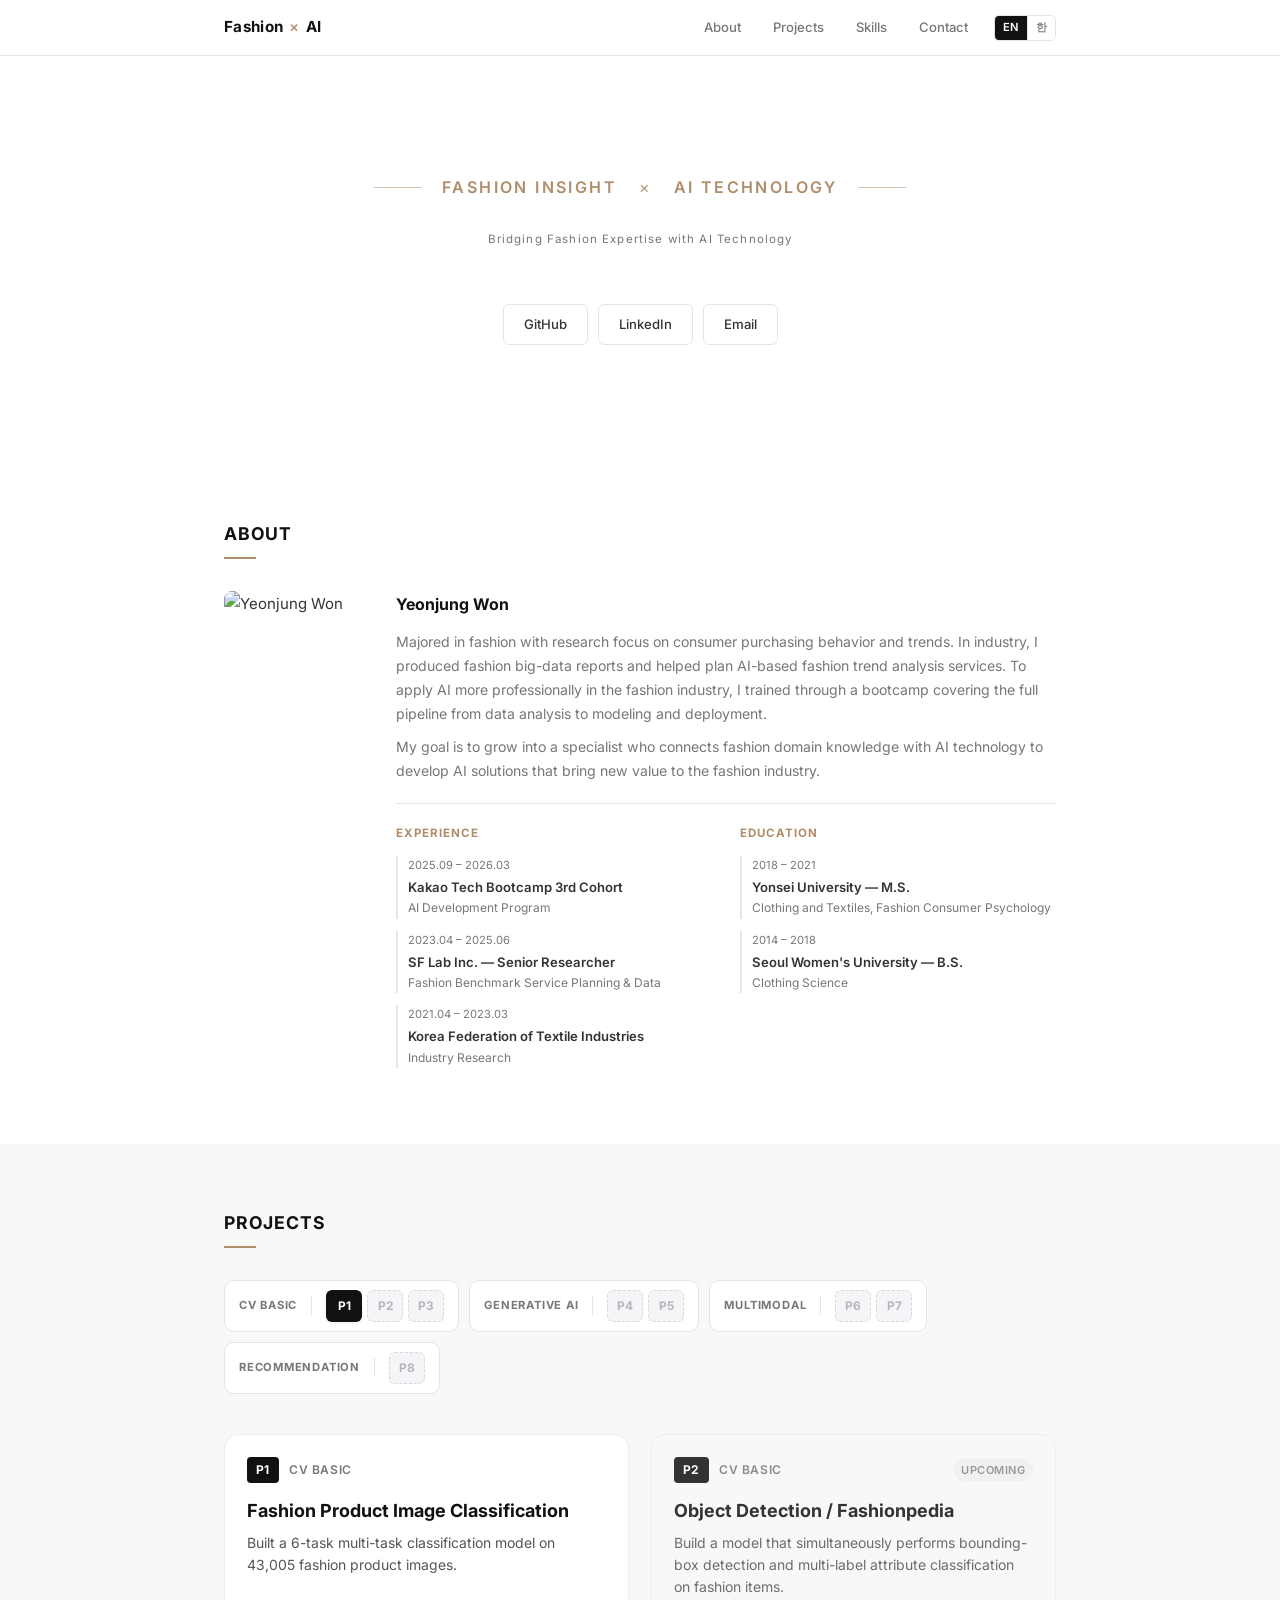
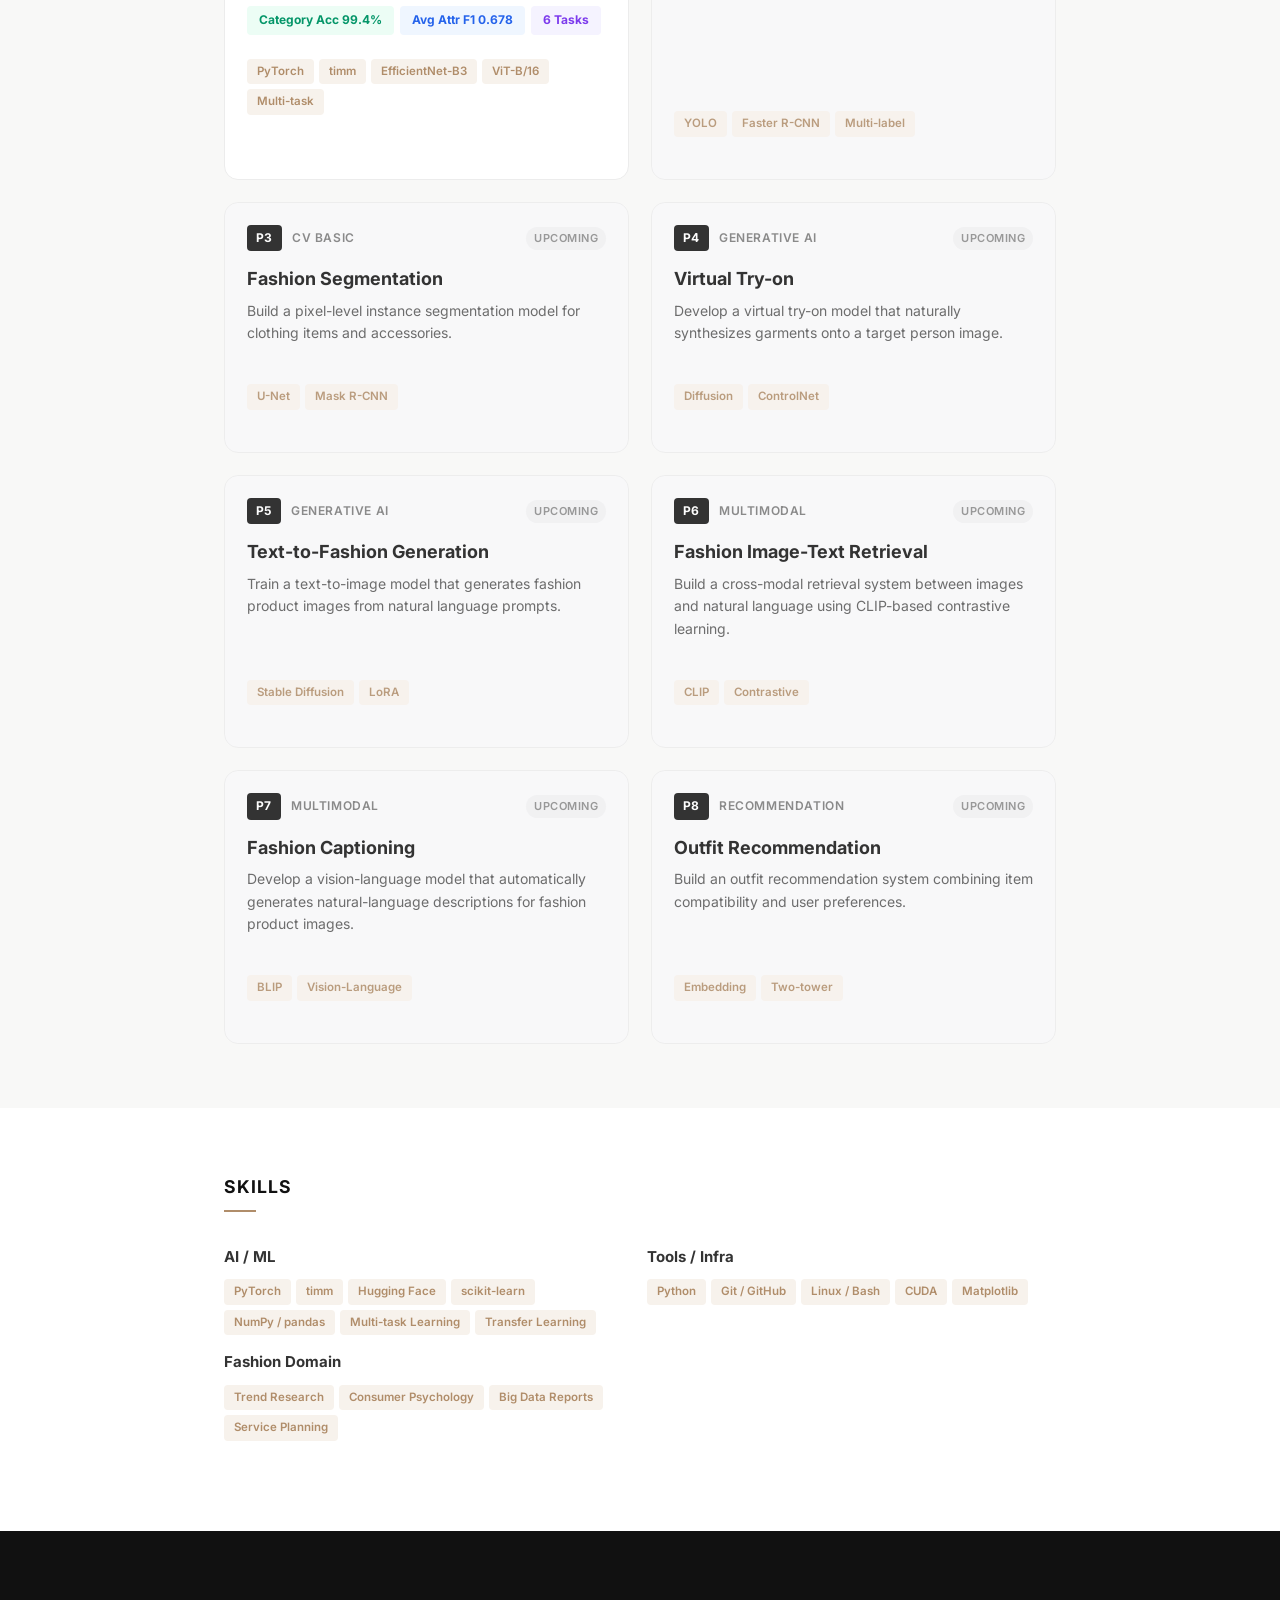
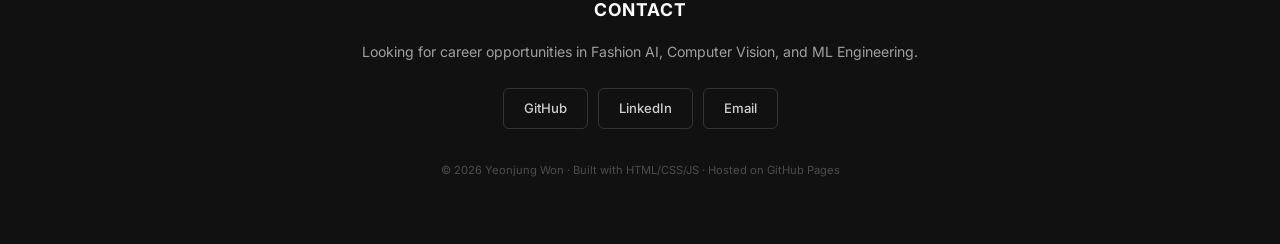
==== en/index.html @ edd6bc70 "P1" ====
<!DOCTYPE html>
<html lang="en">
<head>
    <meta charset="UTF-8">
    <meta name="viewport" content="width=device-width, initial-scale=1.0">
    <meta name="description" content="Fashion + AI Portfolio. Bridging fashion expertise with AI technology to create practical solutions for the fashion industry.">
    <title>Portfolio - Yeonjung Won</title>

    <!-- Open Graph -->
    <meta property="og:type" content="website">
    <meta property="og:title" content="Portfolio - Yeonjung Won">
    <meta property="og:description" content="Fashion + AI. Bridging fashion expertise with AI technology to create practical solutions for the fashion industry.">
    <meta property="og:image" content="https://yeonjung77.github.io/portfolio/assets/img/og_thumbnail.png">
    <meta property="og:image:width" content="1200">
    <meta property="og:image:height" content="630">
    <meta property="og:url" content="https://yeonjung77.github.io/portfolio/en/">
    <meta property="og:site_name" content="Portfolio - Yeonjung Won">

    <!-- Twitter Card -->
    <meta name="twitter:card" content="summary_large_image">
    <meta name="twitter:title" content="Portfolio - Yeonjung Won">
    <meta name="twitter:description" content="Fashion + AI. Bridging fashion expertise with AI technology to create practical solutions for the fashion industry.">
    <meta name="twitter:image" content="https://yeonjung77.github.io/portfolio/assets/img/og_thumbnail.png">

    <link rel="stylesheet" href="../css/style.css">
    <link href="https://fonts.googleapis.com/css2?family=Inter:wght@400;500;600;700;800&display=swap" rel="stylesheet">
</head>
<body>

<!-- Navigation -->
<nav class="nav">
    <div class="nav-inner">
        <a href="#hero" class="nav-logo">Fashion <span class="nav-logo-x">&times;</span> AI</a>
        <div class="nav-links">
            <a href="#about">About</a>
            <a href="#projects">Projects</a>
            <a href="#skills">Skills</a>
            <a href="#contact">Contact</a>
            <span class="lang-toggle">
                <a href="index.html" class="active">EN</a>
                <a href="../index.html">한</a>
            </span>
        </div>
    </div>
</nav>

<!-- Hero -->
<header id="hero" class="hero">
    <div class="hero-content">
        <h1 class="hero-label">Fashion Insight <span class="hero-label-x">&times;</span> AI Technology</h1>
        <p class="hero-tagline">Bridging Fashion Expertise with AI Technology</p>
        <div class="hero-links">
            <a href="https://github.com/yeonjung77" target="_blank">GitHub</a>
            <a href="https://linkedin.com/yeonjung77" target="_blank">LinkedIn</a>
            <a href="mailto:yeonjung.ai@gmail.com">Email</a>
        </div>
    </div>
</header>

<!-- About -->
<section id="about" class="section">
    <h2 class="section-title">About</h2>
    <div class="about-grid">
        <div class="about-photo">
            <img src="../assets/img/profile.jpg" alt="Yeonjung Won">
        </div>
        <div class="about-text">
            <h3 class="about-headline">Yeonjung Won</h3>
            <p>
                Majored in fashion with research focus on consumer purchasing behavior and trends. In industry, I produced fashion big-data reports and helped plan AI-based fashion trend analysis services. To apply AI more professionally in the fashion industry, I trained through a bootcamp covering the full pipeline from data analysis to modeling and deployment.
            </p>
            <p>
                My goal is to grow into a specialist who connects fashion domain knowledge with AI technology to develop AI solutions that bring new value to the fashion industry.
            </p>

            <div class="about-details">
                <div class="about-column">
                    <h4>Experience</h4>
                    <ul class="timeline">
                        <li>
                            <span class="timeline-period">2025.09 &ndash; 2026.03</span>
                            <span class="timeline-title">Kakao Tech Bootcamp 3rd Cohort</span>
                            <span class="timeline-desc">AI Development Program</span>
                        </li>
                        <li>
                            <span class="timeline-period">2023.04 &ndash; 2025.06</span>
                            <span class="timeline-title">SF Lab Inc. &mdash; Senior Researcher</span>
                            <span class="timeline-desc">Fashion Benchmark Service Planning &amp; Data</span>
                        </li>
                        <li>
                            <span class="timeline-period">2021.04 &ndash; 2023.03</span>
                            <span class="timeline-title">Korea Federation of Textile Industries</span>
                            <span class="timeline-desc">Industry Research</span>
                        </li>
                    </ul>
                </div>
                <div class="about-column">
                    <h4>Education</h4>
                    <ul class="timeline">
                        <li>
                            <span class="timeline-period">2018 &ndash; 2021</span>
                            <span class="timeline-title">Yonsei University &mdash; M.S.</span>
                            <span class="timeline-desc">Clothing and Textiles, Fashion Consumer Psychology</span>
                        </li>
                        <li>
                            <span class="timeline-period">2014 &ndash; 2018</span>
                            <span class="timeline-title">Seoul Women's University &mdash; B.S.</span>
                            <span class="timeline-desc">Clothing Science</span>
                        </li>
                    </ul>
                </div>
            </div>
        </div>
    </div>
</section>

<!-- Projects -->
<section id="projects" class="section-gray">
    <div class="section-gray-inner">
        <h2 class="section-title">Projects</h2>

        <!-- Roadmap -->
        <div class="roadmap-grid">
            <div class="roadmap-card">
                <span class="roadmap-card-title">CV Basic</span>
                <div class="roadmap-items">
                    <a class="roadmap-item completed" href="#p1" title="Fashion Classification">P1</a>
                    <div class="roadmap-item upcoming">P2</div>
                    <div class="roadmap-item upcoming">P3</div>
                </div>
            </div>
            <div class="roadmap-card">
                <span class="roadmap-card-title">Generative AI</span>
                <div class="roadmap-items">
                    <div class="roadmap-item upcoming">P4</div>
                    <div class="roadmap-item upcoming">P5</div>
                </div>
            </div>
            <div class="roadmap-card">
                <span class="roadmap-card-title">Multimodal</span>
                <div class="roadmap-items">
                    <div class="roadmap-item upcoming">P6</div>
                    <div class="roadmap-item upcoming">P7</div>
                </div>
            </div>
            <div class="roadmap-card">
                <span class="roadmap-card-title">Recommendation</span>
                <div class="roadmap-items">
                    <div class="roadmap-item upcoming">P8</div>
                </div>
            </div>
        </div>

        <!-- Project cards grid -->
        <div class="project-grid">

            <!-- P1 (Completed) -->
            <a class="project-card-link" id="p1" href="projects/p1_classification.html">
                <article class="project-card">
                    <div class="project-header">
                        <span class="project-number">P1</span>
                        <span class="project-category">CV Basic</span>
                    </div>
                    <h3>Fashion Product Image Classification</h3>
                    <p class="project-tagline">Built a 6-task multi-task classification model on 43,005 fashion product images.</p>
                    <div class="project-metrics">
                        <span class="metric metric-green">Category Acc 99.4%</span>
                        <span class="metric metric-blue">Avg Attr F1 0.678</span>
                        <span class="metric metric-purple">6 Tasks</span>
                    </div>
                    <div class="tag-group">
                        <span class="tag">PyTorch</span>
                        <span class="tag">timm</span>
                        <span class="tag">EfficientNet-B3</span>
                        <span class="tag">ViT-B/16</span>
                        <span class="tag">Multi-task</span>
                    </div>
                    <span class="project-link-cta">View Project &rarr;</span>
                </article>
            </a>

            <!-- P2 ~ P8 placeholders -->
            <article class="project-card project-card-upcoming">
                <div class="project-header">
                    <span class="project-number">P2</span>
                    <span class="project-category">CV Basic</span>
                    <span class="project-status status-upcoming">Upcoming</span>
                </div>
                <h3>Object Detection / Fashionpedia</h3>
                <p class="project-tagline">Build a model that simultaneously performs bounding-box detection and multi-label attribute classification on fashion items.</p>
                <div class="tag-group">
                    <span class="tag">YOLO</span>
                    <span class="tag">Faster R-CNN</span>
                    <span class="tag">Multi-label</span>
                </div>
            </article>

            <article class="project-card project-card-upcoming">
                <div class="project-header">
                    <span class="project-number">P3</span>
                    <span class="project-category">CV Basic</span>
                    <span class="project-status status-upcoming">Upcoming</span>
                </div>
                <h3>Fashion Segmentation</h3>
                <p class="project-tagline">Build a pixel-level instance segmentation model for clothing items and accessories.</p>
                <div class="tag-group">
                    <span class="tag">U-Net</span>
                    <span class="tag">Mask R-CNN</span>
                </div>
            </article>

            <article class="project-card project-card-upcoming">
                <div class="project-header">
                    <span class="project-number">P4</span>
                    <span class="project-category">Generative AI</span>
                    <span class="project-status status-upcoming">Upcoming</span>
                </div>
                <h3>Virtual Try-on</h3>
                <p class="project-tagline">Develop a virtual try-on model that naturally synthesizes garments onto a target person image.</p>
                <div class="tag-group">
                    <span class="tag">Diffusion</span>
                    <span class="tag">ControlNet</span>
                </div>
            </article>

            <article class="project-card project-card-upcoming">
                <div class="project-header">
                    <span class="project-number">P5</span>
                    <span class="project-category">Generative AI</span>
                    <span class="project-status status-upcoming">Upcoming</span>
                </div>
                <h3>Text-to-Fashion Generation</h3>
                <p class="project-tagline">Train a text-to-image model that generates fashion product images from natural language prompts.</p>
                <div class="tag-group">
                    <span class="tag">Stable Diffusion</span>
                    <span class="tag">LoRA</span>
                </div>
            </article>

            <article class="project-card project-card-upcoming">
                <div class="project-header">
                    <span class="project-number">P6</span>
                    <span class="project-category">Multimodal</span>
                    <span class="project-status status-upcoming">Upcoming</span>
                </div>
                <h3>Fashion Image-Text Retrieval</h3>
                <p class="project-tagline">Build a cross-modal retrieval system between images and natural language using CLIP-based contrastive learning.</p>
                <div class="tag-group">
                    <span class="tag">CLIP</span>
                    <span class="tag">Contrastive</span>
                </div>
            </article>

            <article class="project-card project-card-upcoming">
                <div class="project-header">
                    <span class="project-number">P7</span>
                    <span class="project-category">Multimodal</span>
                    <span class="project-status status-upcoming">Upcoming</span>
                </div>
                <h3>Fashion Captioning</h3>
                <p class="project-tagline">Develop a vision-language model that automatically generates natural-language descriptions for fashion product images.</p>
                <div class="tag-group">
                    <span class="tag">BLIP</span>
                    <span class="tag">Vision-Language</span>
                </div>
            </article>

            <article class="project-card project-card-upcoming">
                <div class="project-header">
                    <span class="project-number">P8</span>
                    <span class="project-category">Recommendation</span>
                    <span class="project-status status-upcoming">Upcoming</span>
                </div>
                <h3>Outfit Recommendation</h3>
                <p class="project-tagline">Build an outfit recommendation system combining item compatibility and user preferences.</p>
                <div class="tag-group">
                    <span class="tag">Embedding</span>
                    <span class="tag">Two-tower</span>
                </div>
            </article>
        </div>
    </div>
</section>

<!-- Skills -->
<section id="skills" class="section">
    <h2 class="section-title">Skills</h2>
    <div class="skills-grid">
        <div class="skill-group">
            <h4>AI / ML</h4>
            <div class="tag-group">
                <span class="tag">PyTorch</span>
                <span class="tag">timm</span>
                <span class="tag">Hugging Face</span>
                <span class="tag">scikit-learn</span>
                <span class="tag">NumPy / pandas</span>
                <span class="tag">Multi-task Learning</span>
                <span class="tag">Transfer Learning</span>
            </div>
        </div>
        <div class="skill-group">
            <h4>Tools / Infra</h4>
            <div class="tag-group">
                <span class="tag">Python</span>
                <span class="tag">Git / GitHub</span>
                <span class="tag">Linux / Bash</span>
                <span class="tag">CUDA</span>
                <span class="tag">Matplotlib</span>
            </div>
        </div>
        <div class="skill-group">
            <h4>Fashion Domain</h4>
            <div class="tag-group">
                <span class="tag">Trend Research</span>
                <span class="tag">Consumer Psychology</span>
                <span class="tag">Big Data Reports</span>
                <span class="tag">Service Planning</span>
            </div>
        </div>
    </div>
</section>

<br>

<!-- Contact -->
<footer id="contact" class="footer">
    <div class="section-gray-inner">
        <h2 class="footer-title">Contact</h2>
        <p class="footer-message">Looking for career opportunities in Fashion AI, Computer Vision, and ML Engineering.</p>
        <div class="hero-links">
            <a href="https://github.com/yeonjung77" target="_blank">GitHub</a>
            <a href="https://linkedin.com/yeonjung77" target="_blank">LinkedIn</a>
            <a href="mailto:yeonjung.ai@gmail.com">Email</a>
        </div>
        <p class="footer-note">&copy; 2026 Yeonjung Won &middot; Built with HTML/CSS/JS &middot; Hosted on GitHub Pages</p>
    </div>
</footer>

<script src="../js/main.js"></script>
</body>
</html>
---- css/style.css ----
/* ============================================
   Portfolio — Fashion x AI
   Clean, minimal, single-font design
   ============================================ */

* {
    margin: 0;
    padding: 0;
    box-sizing: border-box;
}

:root {
    --primary: #111;
    --accent: #b08d6a;
    --accent-light: #f7f2ec;
    --text: #333;
    --text-light: #777;
    --bg: #fff;
    --bg-gray: #f8f8f7;
    --border: #e5e5e5;
    --white: #fff;
}

body {
    font-family: 'Inter', -apple-system, BlinkMacSystemFont, sans-serif;
    color: var(--text);
    background: var(--bg);
    line-height: 1.7;
    font-size: 15px;
    -webkit-font-smoothing: antialiased;
}

/* --- Navigation --- */
.nav {
    position: fixed;
    top: 0;
    width: 100%;
    background: rgba(255, 255, 255, 0.95);
    backdrop-filter: blur(10px);
    border-bottom: 1px solid var(--border);
    z-index: 100;
}

.nav-inner {
    max-width: 880px;
    margin: 0 auto;
    padding: 14px 24px;
    display: flex;
    justify-content: space-between;
    align-items: center;
}

.nav-logo {
    font-weight: 700;
    font-size: 0.95rem;
    color: var(--primary);
    text-decoration: none;
    letter-spacing: 0.02em;
    font-family: 'Inter', -apple-system, BlinkMacSystemFont, sans-serif;
}
.nav-logo-x {
    color: var(--accent);
    font-weight: 500;
    margin: 0 2px;
}

.nav-links a {
    margin-left: 28px;
    text-decoration: none;
    color: var(--text-light);
    font-size: 0.82rem;
    font-weight: 500;
    transition: color 0.2s;
}

.nav-links a:hover {
    color: var(--primary);
}

/* --- Hero --- */
.hero {
    text-align: center;
    padding: 170px 24px 110px;
}

.hero-label {
    display: inline-flex;
    align-items: center;
    justify-content: center;
    gap: 20px;
    font-family: 'Inter', -apple-system, BlinkMacSystemFont, sans-serif;
    font-size: 1rem;
    font-weight: 600;
    line-height: 1.3;
    letter-spacing: 2.4px;
    text-transform: uppercase;
    color: var(--accent);
    margin: 0 0 32px;
}
.hero-label::before,
.hero-label::after {
    content: "";
    width: 48px;
    height: 1px;
    background: var(--accent);
    opacity: 0.5;
}
.hero-label-x {
    margin: 0 0.1em;
    font-weight: 400;
    opacity: 0.9;
}

.hero-tagline {
    font-size: 0.72rem;
    color: var(--text-light);
    font-weight: 400;
    line-height: 1.6;
    letter-spacing: 0.1em;
    margin: 0 auto 56px;
}

.hero-links {
    display: flex;
    justify-content: center;
    gap: 10px;
    flex-wrap: wrap;
}

.hero-links a {
    padding: 8px 20px;
    border: 1px solid var(--border);
    border-radius: 6px;
    text-decoration: none;
    color: var(--text);
    font-size: 0.82rem;
    font-weight: 500;
    transition: all 0.2s;
}

.hero-links a:hover {
    border-color: var(--accent);
    color: var(--accent);
}

/* --- Sections --- */
.section {
    max-width: 880px;
    margin: 0 auto;
    padding: 64px 24px;
}

.section-gray {
    background: var(--bg-gray);
    padding: 64px 0;
}

.section-gray-inner {
    max-width: 880px;
    margin: 0 auto;
    padding: 0 24px;
}

.section-title {
    font-size: 1.1rem;
    font-weight: 700;
    margin-bottom: 32px;
    color: var(--primary);
    text-transform: uppercase;
    letter-spacing: 1px;
}

.section-title::after {
    content: '';
    display: block;
    width: 32px;
    height: 2px;
    background: var(--accent);
    margin-top: 8px;
}

.section-title-light {
    color: var(--white);
}

/* --- About --- */
.about-grid {
    display: grid;
    grid-template-columns: 140px 1fr;
    gap: 32px;
    align-items: start;
}

.about-photo img {
    width: 140px;
    height: auto;
    border-radius: 8px;
}

.about-headline {
    font-size: 1rem;
    font-weight: 700;
    margin-bottom: 12px;
    color: var(--primary);
}

.about-text p {
    font-size: 0.88rem;
    color: var(--text-light);
    margin-bottom: 10px;
    line-height: 1.7;
}

.about-details {
    display: grid;
    grid-template-columns: 1fr 1fr;
    gap: 28px;
    margin-top: 20px;
    padding-top: 20px;
    border-top: 1px solid var(--border);
}

.about-details h4 {
    font-size: 0.72rem;
    font-weight: 700;
    text-transform: uppercase;
    letter-spacing: 1px;
    color: var(--accent);
    margin-bottom: 12px;
}

.timeline {
    list-style: none;
}

.timeline li {
    margin-bottom: 12px;
    padding-left: 10px;
    border-left: 2px solid var(--border);
}

.timeline-period {
    display: block;
    font-size: 0.7rem;
    color: var(--text-light);
}

.timeline-title {
    display: block;
    font-size: 0.82rem;
    font-weight: 600;
    color: var(--text);
    margin-top: 1px;
}

.timeline-desc {
    display: block;
    font-size: 0.75rem;
    color: var(--text-light);
}

/* --- Tags --- */
.tag-group {
    display: flex;
    flex-wrap: wrap;
    gap: 5px;
    margin-top: 10px;
}

.tag {
    padding: 3px 10px;
    background: var(--accent-light);
    color: var(--accent);
    border-radius: 4px;
    font-size: 0.72rem;
    font-weight: 600;
}

/* --- Roadmap (캡슐형 가로 배치) --- */
.roadmap-grid {
    display: flex;
    flex-wrap: wrap;
    gap: 10px;
    margin-bottom: 40px;
    align-items: stretch;
}

.roadmap-card {
    display: inline-flex;
    align-items: center;
    gap: 14px;
    background: var(--white);
    border: 1px solid var(--border);
    border-radius: 10px;
    padding: 9px 14px;
    transition: border-color 0.2s ease, box-shadow 0.2s ease;
}

.roadmap-card:hover {
    border-color: #d0d0d4;
    box-shadow: 0 4px 14px rgba(0, 0, 0, 0.05);
}

.roadmap-card-title {
    font-size: 0.7rem;
    font-weight: 700;
    color: var(--text-light);
    text-transform: uppercase;
    letter-spacing: 0.07em;
    white-space: nowrap;
    padding-right: 14px;
    border-right: 1px solid var(--border);
}

.roadmap-items {
    display: flex;
    gap: 5px;
}

.roadmap-item {
    width: 36px;
    height: 32px;
    border-radius: 6px;
    display: flex;
    align-items: center;
    justify-content: center;
    font-size: 0.74rem;
    font-weight: 700;
    text-decoration: none;
    transition: transform 0.15s ease, box-shadow 0.15s ease;
    cursor: default;
    flex-shrink: 0;
}

.roadmap-item.completed {
    background: var(--primary);
    color: var(--white);
    cursor: pointer;
    box-shadow: 0 1px 3px rgba(0, 0, 0, 0.08);
}

.roadmap-item.completed:hover {
    transform: translateY(-2px);
    box-shadow: 0 6px 14px rgba(0, 0, 0, 0.15);
}

.roadmap-item.upcoming {
    background: #f5f5f7;
    color: #b5b5bd;
    border: 1px dashed #d8d8e0;
}

/* Responsive — flex-wrap이 자동으로 줄바꿈 처리 */
@media (max-width: 480px) {
    .roadmap-card { gap: 10px; padding: 8px 12px; }
    .roadmap-card-title { font-size: 0.65rem; padding-right: 10px; }
    .roadmap-item { width: 34px; height: 30px; font-size: 0.7rem; }
}

/* --- Project Card --- */
.project-card {
    background: var(--white);
    border: 1px solid var(--border);
    border-radius: 10px;
    padding: 28px;
    margin-bottom: 16px;
}

.project-header {
    display: flex;
    align-items: center;
    gap: 8px;
    margin-bottom: 10px;
}

.project-number {
    background: var(--primary);
    color: var(--white);
    padding: 2px 8px;
    border-radius: 3px;
    font-size: 0.7rem;
    font-weight: 700;
}

.project-category {
    font-size: 0.7rem;
    font-weight: 600;
    color: var(--accent);
    text-transform: uppercase;
    letter-spacing: 0.5px;
}

.project-card h3 {
    font-size: 1.15rem;
    font-weight: 700;
    margin-bottom: 6px;
    color: var(--primary);
}

.project-tagline {
    color: var(--text-light);
    font-size: 0.85rem;
    margin-bottom: 16px;
    line-height: 1.6;
}

/* --- Metrics --- */
.project-metrics {
    display: flex;
    flex-wrap: wrap;
    gap: 6px;
    margin-bottom: 14px;
}

.metric {
    padding: 4px 12px;
    border-radius: 4px;
    font-size: 0.75rem;
    font-weight: 700;
}

.metric-green { background: #ecfdf5; color: #059669; }
.metric-blue { background: #eff6ff; color: #2563eb; }
.metric-purple { background: #f5f3ff; color: #7c3aed; }

/* --- Toggle Button --- */
.project-toggle {
    margin-top: 14px;
    padding: 8px 22px;
    background: var(--white);
    border: 1px solid var(--border);
    color: var(--text);
    border-radius: 6px;
    font-size: 0.82rem;
    font-weight: 600;
    cursor: pointer;
    transition: all 0.2s;
}

.project-toggle:hover {
    border-color: var(--primary);
    background: var(--primary);
    color: var(--white);
}

/* --- Project Detail --- */
.project-detail {
    margin-top: 24px;
    padding-top: 24px;
    border-top: 1px solid var(--border);
}

.detail-section {
    margin-bottom: 24px;
}

.detail-section h4 {
    font-size: 0.72rem;
    font-weight: 700;
    text-transform: uppercase;
    letter-spacing: 1px;
    color: var(--accent);
    margin-bottom: 10px;
}

.detail-section p {
    color: var(--text-light);
    font-size: 0.85rem;
    line-height: 1.7;
}

.detail-section ul {
    padding-left: 16px;
    color: var(--text-light);
    font-size: 0.85rem;
}

.detail-section li {
    margin-bottom: 6px;
    line-height: 1.6;
}

.detail-section li strong {
    font-weight: 600;
    color: var(--text);
}

/* --- Result Table --- */
.result-table {
    width: 100%;
    border-collapse: collapse;
    font-size: 0.82rem;
}

.result-table th {
    background: var(--bg-gray);
    padding: 8px 12px;
    text-align: left;
    font-weight: 700;
    font-size: 0.72rem;
    text-transform: uppercase;
    letter-spacing: 0.5px;
    border-bottom: 2px solid var(--border);
    color: var(--text-light);
}

.result-table td {
    padding: 8px 12px;
    border-bottom: 1px solid #f0f0f0;
}

.result-table strong { color: var(--accent); font-weight: 700; }
.row-highlight { background: var(--accent-light); }

/* --- Figures --- */
.figure-grid {
    display: grid;
    grid-template-columns: repeat(3, 1fr);
    gap: 12px;
    margin-top: 10px;
}

.figure-grid figure { text-align: center; }

.figure-grid img {
    width: 100%;
    border-radius: 6px;
    border: 1px solid var(--border);
}

.figure-grid figcaption {
    font-size: 0.7rem;
    color: #aaa;
    margin-top: 6px;
}

/* --- Detail Footer --- */
.detail-footer {
    display: flex;
    gap: 10px;
    align-items: center;
    flex-wrap: wrap;
}

.source-link {
    padding: 8px 22px;
    background: var(--primary);
    color: var(--white);
    border-radius: 6px;
    text-decoration: none;
    font-size: 0.82rem;
    font-weight: 600;
    transition: background 0.2s;
}

.source-link:hover { background: var(--accent); }

.back-to-top {
    padding: 8px 22px;
    background: var(--white);
    color: var(--text-light);
    border: 1px solid var(--border);
    border-radius: 6px;
    text-decoration: none;
    font-size: 0.82rem;
    font-weight: 600;
    transition: all 0.2s;
}

.back-to-top:hover { border-color: var(--primary); color: var(--primary); }

/* --- Skills --- */
.skills-grid {
    display: grid;
    grid-template-columns: repeat(2, 1fr);
    gap: 14px;
}

.skill-category {
    background: var(--white);
    padding: 20px;
    border-radius: 8px;
    border: 1px solid var(--border);
}

.skill-category h4 {
    font-size: 0.72rem;
    font-weight: 700;
    text-transform: uppercase;
    letter-spacing: 1px;
    color: var(--accent);
    margin-bottom: 4px;
}

/* --- Footer --- */
.footer {
    text-align: center;
    padding: 64px 24px;
    background: var(--primary);
    color: var(--white);
}

.footer-title {
    font-size: 1.1rem;
    font-weight: 700;
    color: var(--white);
    text-transform: uppercase;
    letter-spacing: 1px;
    margin-bottom: 16px;
}

.footer-message {
    font-size: 0.88rem;
    color: rgba(255, 255, 255, 0.6);
    margin-bottom: 24px;
}

.footer .hero-links a {
    color: rgba(255, 255, 255, 0.8);
    border-color: rgba(255, 255, 255, 0.15);
}

.footer .hero-links a:hover {
    border-color: var(--accent);
    color: var(--accent);
}

.footer-note {
    margin-top: 32px;
    font-size: 0.7rem;
    color: rgba(255, 255, 255, 0.25);
}

/* --- Responsive --- */
@media (max-width: 768px) {
    .hero h1 { font-size: 2rem; }

    .about-grid {
        grid-template-columns: 1fr;
        text-align: center;
    }

    .about-photo { display: flex; justify-content: center; }
    .about-photo img { width: 120px; }
    .about-details { grid-template-columns: 1fr; }
    .timeline li { text-align: left; }
    .nav-links a { margin-left: 16px; font-size: 0.75rem; }
    .project-card { padding: 20px; }
    .figure-grid { grid-template-columns: 1fr; }
    .skills-grid { grid-template-columns: 1fr; }
    .result-table { font-size: 0.72rem; }
    .result-table th, .result-table td { padding: 5px 6px; }
}

@media (max-width: 480px) {
    .hero { padding: 130px 24px 80px; }
    .hero-label { font-size: 0.7rem; gap: 14px; margin-bottom: 24px; }
    .hero-label::before, .hero-label::after { width: 28px; }
    .hero-tagline { font-size: 0.64rem; letter-spacing: 0.08em; margin-bottom: 44px; }
    .hero-tagline br { display: none; }
    .hero-links a { padding: 7px 14px; font-size: 0.78rem; }
    .nav-links { display: none; }
}

/* ============================================================
   Project Card Grid (added 2026 — new portfolio layout)
   ============================================================ */
.project-grid {
    display: grid;
    grid-template-columns: repeat(auto-fit, minmax(320px, 1fr));
    gap: 22px;
    margin-top: 32px;
}
.project-card-link {
    text-decoration: none;
    color: inherit;
    display: block;
    transition: transform 0.2s ease, box-shadow 0.2s ease;
}
.project-card-link:hover {
    transform: translateY(-4px);
}
.project-card-link:hover .project-card {
    box-shadow: 0 10px 28px rgba(0, 0, 0, 0.08);
    border-color: #d8d8e0;
}
.project-card {
    background: #fff;
    border: 1px solid #ececec;
    border-radius: 14px;
    padding: 22px 22px 26px;
    transition: box-shadow 0.2s ease, border-color 0.2s ease;
    display: flex;
    flex-direction: column;
    height: 100%;
}
.project-card-upcoming {
    background: #f8f8fa;
    opacity: 0.85;
}
.project-card .project-header {
    display: flex;
    align-items: center;
    gap: 10px;
    margin-bottom: 12px;
    flex-wrap: wrap;
}
.project-card .project-number {
    background: #111;
    color: #fff;
    font-weight: 700;
    font-size: 12px;
    padding: 3px 9px;
    border-radius: 4px;
    letter-spacing: 0.04em;
}
.project-card .project-category {
    font-size: 12px;
    color: #777;
    text-transform: uppercase;
    letter-spacing: 0.05em;
}
.project-card .project-status {
    font-size: 11px;
    padding: 2px 8px;
    border-radius: 999px;
    margin-left: auto;
    text-transform: uppercase;
    letter-spacing: 0.04em;
    font-weight: 600;
}
.project-card .status-done {
    background: #e6f6ec;
    color: #2e7d32;
}
.project-card .status-upcoming {
    background: #f0f0f2;
    color: #888;
}
.project-card h3 {
    font-size: 18px;
    margin: 4px 0 8px;
    line-height: 1.35;
    color: #111;
}
.project-card .project-tagline {
    color: #555;
    font-size: 14px;
    line-height: 1.6;
    margin: 0 0 14px;
    flex-grow: 1;
}
.project-card .project-metrics {
    margin-bottom: 14px;
}
.project-card .tag-group { margin-bottom: 16px; }
.project-card .project-link-cta {
    color: var(--accent);
    font-weight: 600;
    font-size: 13px;
    margin-top: auto;
    align-self: flex-end;
    opacity: 0;
    transform: translateX(-4px);
    transition: opacity 0.25s ease, transform 0.25s ease;
}
.project-card-link:hover .project-link-cta {
    opacity: 1;
    transform: translateX(0);
}
.project-card-upcoming .project-link-cta { display: none; }

/* ============================================================
   Language Toggle (EN / 한)
   ============================================================ */
.lang-toggle {
    display: inline-flex;
    margin-left: 22px;
    border: 1px solid var(--border);
    border-radius: 5px;
    overflow: hidden;
    vertical-align: middle;
    font-family: 'Inter', sans-serif;
    line-height: 1;
}
/* nav-links 일반 a의 margin-left가 토글 내부에 영향 주지 않도록 reset */
.nav-links .lang-toggle a {
    margin-left: 0;
    padding: 4px 8px;
    font-size: 0.7rem;
    font-weight: 600;
    color: #888;
    background: #fff;
    text-decoration: none;
    border-right: 1px solid var(--border);
    transition: background 0.15s ease, color 0.15s ease;
    line-height: 1.4;
}
.nav-links .lang-toggle a:last-child { border-right: none; }
.nav-links .lang-toggle a:hover { background: #f5f5f7; color: #111; }
.nav-links .lang-toggle a.active {
    background: #111;
    color: #fff;
}

@media (max-width: 600px) {
    .lang-toggle { margin-left: 12px; }
    .nav-links .lang-toggle a { padding: 3px 7px; font-size: 0.65rem; }
}

/* ============================================================
   Korean Page Overrides (body.lang-ko)
   - Pretendard 폰트 적용 (한글 가독성 + 깔끔한 인상)
   - 한글 텍스트 비율/letter-spacing 보정
   ============================================================ */
body.lang-ko {
    font-family: 'Pretendard', 'Inter', -apple-system, BlinkMacSystemFont,
                 system-ui, 'Apple SD Gothic Neo', 'Noto Sans KR',
                 'Malgun Gothic', sans-serif;
    letter-spacing: -0.01em;       /* 한글은 살짝 좁히면 깔끔 */
}

body.lang-ko .hero-label,
body.lang-ko .hero-label-x {
    font-family: 'Inter', -apple-system, BlinkMacSystemFont, sans-serif;
    letter-spacing: 2.4px;
}
body.lang-ko .hero-tagline {
    letter-spacing: 0.1em;
    word-break: keep-all;
}
body.lang-ko .section-title {
    letter-spacing: 0.5px;
}
body.lang-ko .about-text p,
body.lang-ko .project-tagline,
body.lang-ko .project-hero-tagline {
    line-height: 1.85;
    word-break: keep-all;
}
body.lang-ko .timeline-title,
body.lang-ko .timeline-desc,
body.lang-ko .timeline-period {
    word-break: keep-all;
}
/* 한글 태그는 글자가 작을 때 빈약해 보이므로 padding 살짝 키움 */
body.lang-ko .tag {
    padding: 4px 11px;
    font-size: 0.73rem;
}
/* 한국어 페이지의 카드 텍스트 가독성 */
body.lang-ko .project-card h3 {
    letter-spacing: -0.015em;
}
body.lang-ko .project-card .project-tagline {
    word-break: keep-all;
}
/* 프로젝트 페이지의 본문 */
body.lang-ko .project-section p,
body.lang-ko .project-section li,
body.lang-ko .summary-list li {
    line-height: 1.95;
    word-break: keep-all;
}
body.lang-ko .project-section h2 {
    letter-spacing: -0.015em;
}
body.lang-ko .metric-label {
    letter-spacing: 0.5px;
}
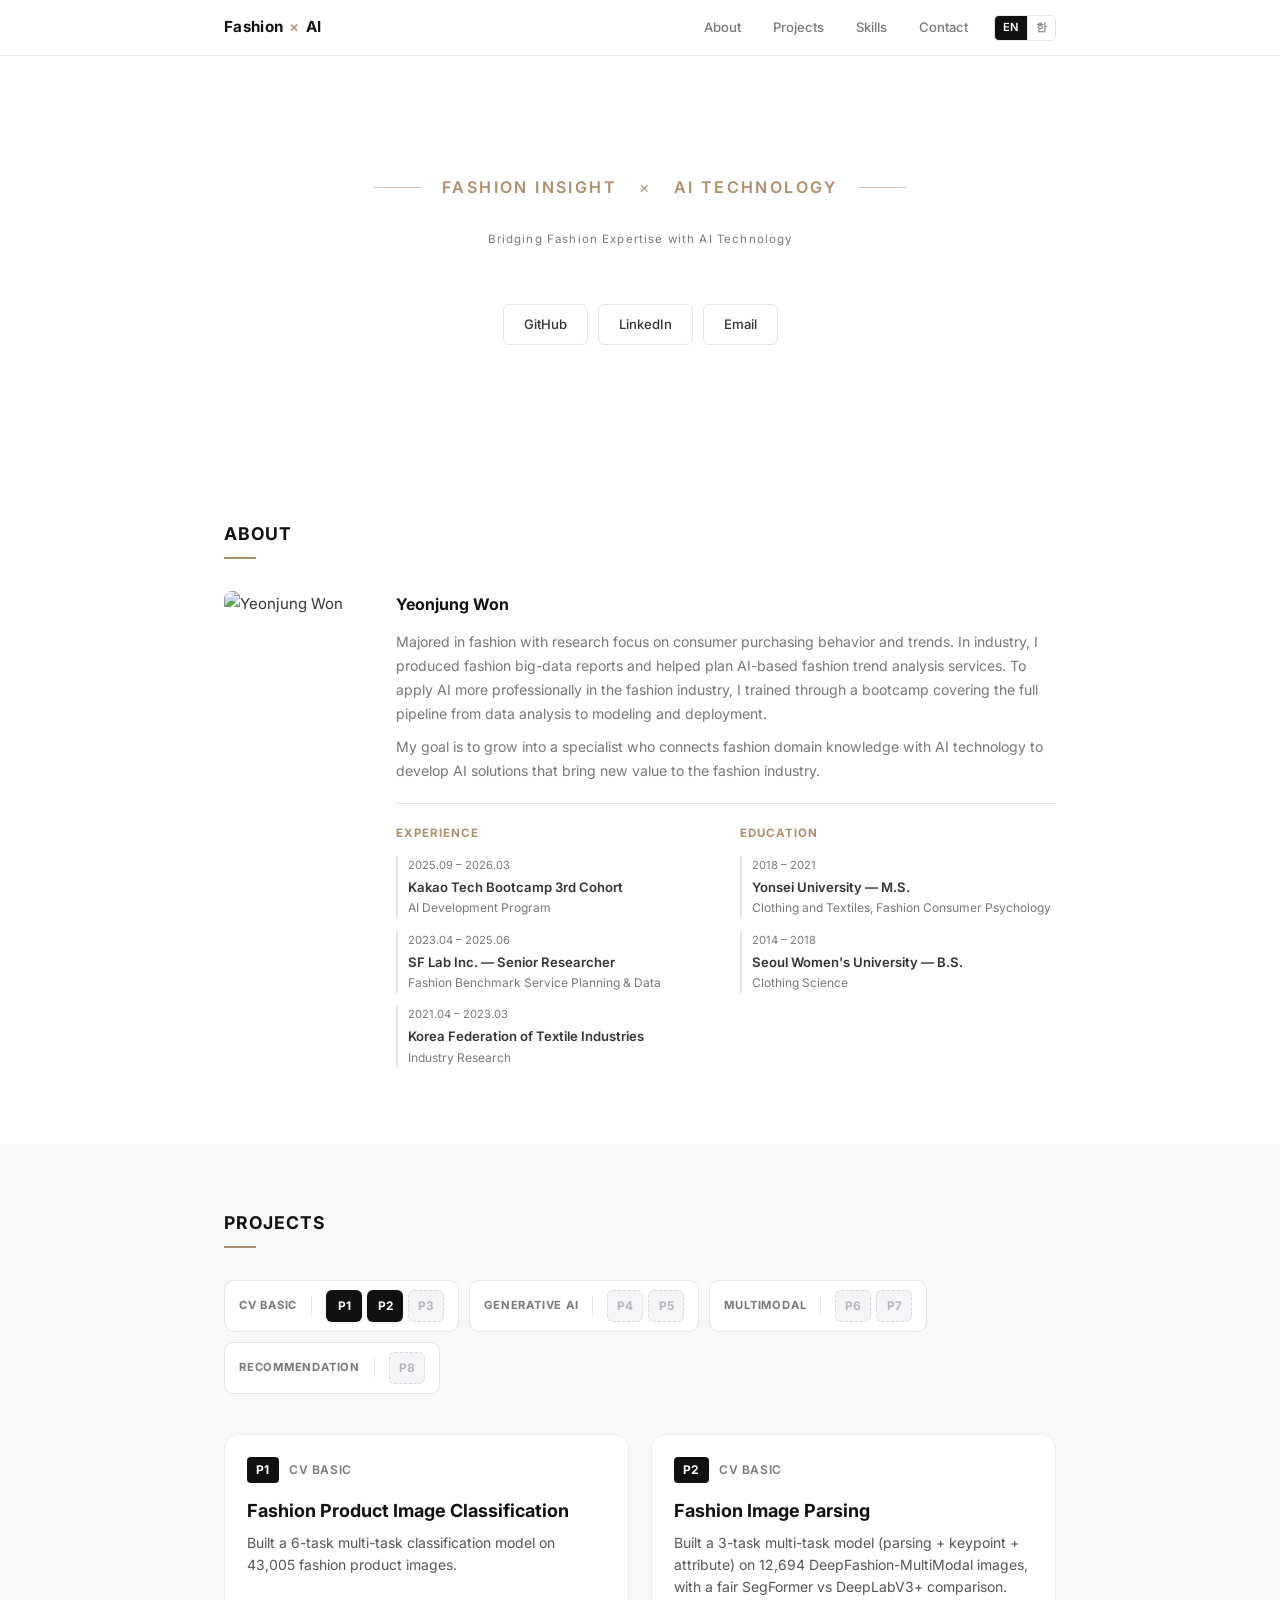
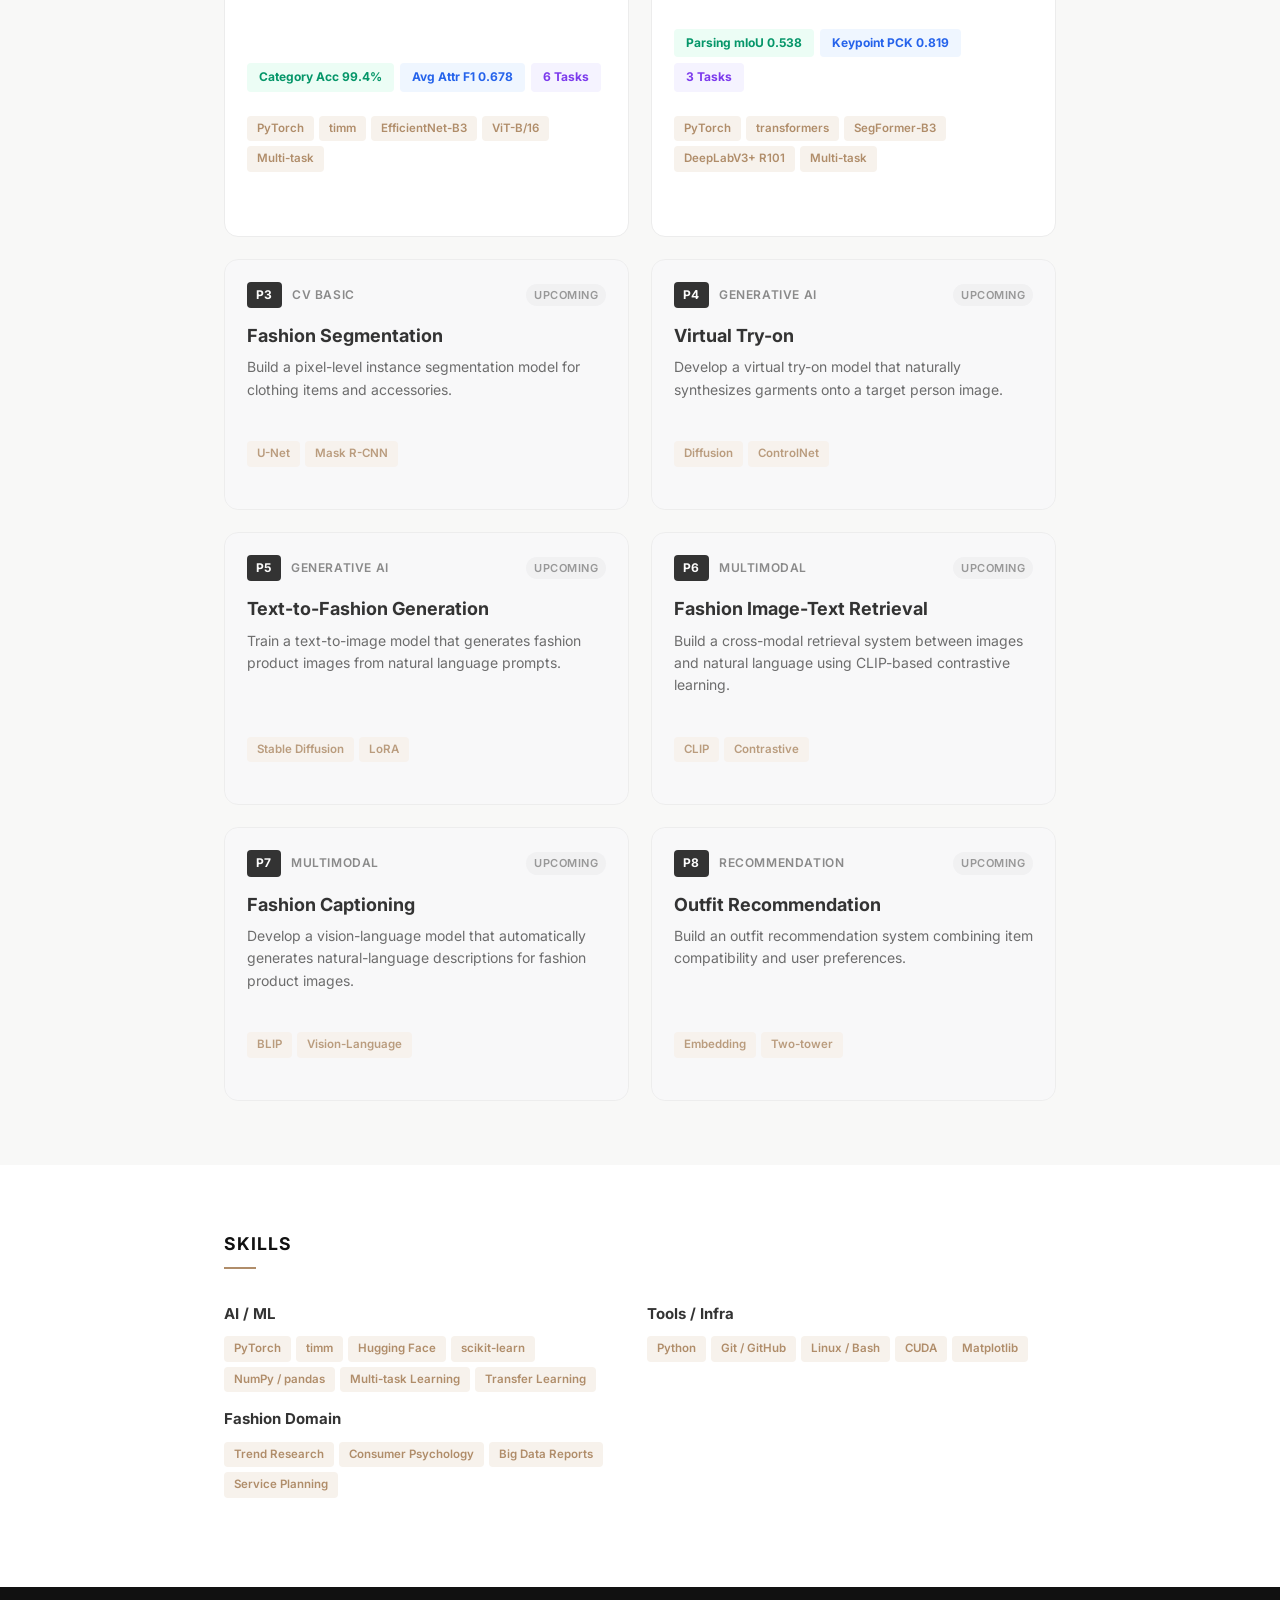
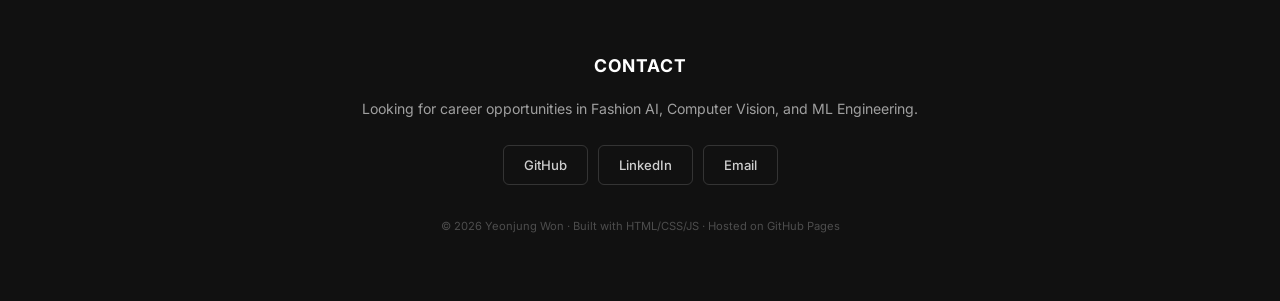
==== commit c64cf13d: "P2" ====
--- a/en/index.html
+++ b/en/index.html
@@ -125,7 +125,7 @@
                 <span class="roadmap-card-title">CV Basic</span>
                 <div class="roadmap-items">
                     <a class="roadmap-item completed" href="#p1" title="Fashion Classification">P1</a>
-                    <div class="roadmap-item upcoming">P2</div>
+                    <a class="roadmap-item completed" href="#p2" title="Fashion Image Parsing">P2</a>
                     <div class="roadmap-item upcoming">P3</div>
                 </div>
             </div>
@@ -179,21 +179,32 @@
                 </article>
             </a>
 
-            <!-- P2 ~ P8 placeholders -->
-            <article class="project-card project-card-upcoming">
-                <div class="project-header">
-                    <span class="project-number">P2</span>
-                    <span class="project-category">CV Basic</span>
-                    <span class="project-status status-upcoming">Upcoming</span>
-                </div>
-                <h3>Object Detection / Fashionpedia</h3>
-                <p class="project-tagline">Build a model that simultaneously performs bounding-box detection and multi-label attribute classification on fashion items.</p>
-                <div class="tag-group">
-                    <span class="tag">YOLO</span>
-                    <span class="tag">Faster R-CNN</span>
-                    <span class="tag">Multi-label</span>
-                </div>
-            </article>
+            <!-- P2 (Completed) -->
+            <a class="project-card-link" id="p2" href="projects/p2_parsing.html">
+                <article class="project-card">
+                    <div class="project-header">
+                        <span class="project-number">P2</span>
+                        <span class="project-category">CV Basic</span>
+                    </div>
+                    <h3>Fashion Image Parsing</h3>
+                    <p class="project-tagline">Built a 3-task multi-task model (parsing + keypoint + attribute) on 12,694 DeepFashion-MultiModal images, with a fair SegFormer vs DeepLabV3+ comparison.</p>
+                    <div class="project-metrics">
+                        <span class="metric metric-green">Parsing mIoU 0.538</span>
+                        <span class="metric metric-blue">Keypoint PCK 0.819</span>
+                        <span class="metric metric-purple">3 Tasks</span>
+                    </div>
+                    <div class="tag-group">
+                        <span class="tag">PyTorch</span>
+                        <span class="tag">transformers</span>
+                        <span class="tag">SegFormer-B3</span>
+                        <span class="tag">DeepLabV3+ R101</span>
+                        <span class="tag">Multi-task</span>
+                    </div>
+                    <span class="project-link-cta">View Project &rarr;</span>
+                </article>
+            </a>
+
+            <!-- P3 ~ P8 placeholders -->
 
             <article class="project-card project-card-upcoming">
                 <div class="project-header">
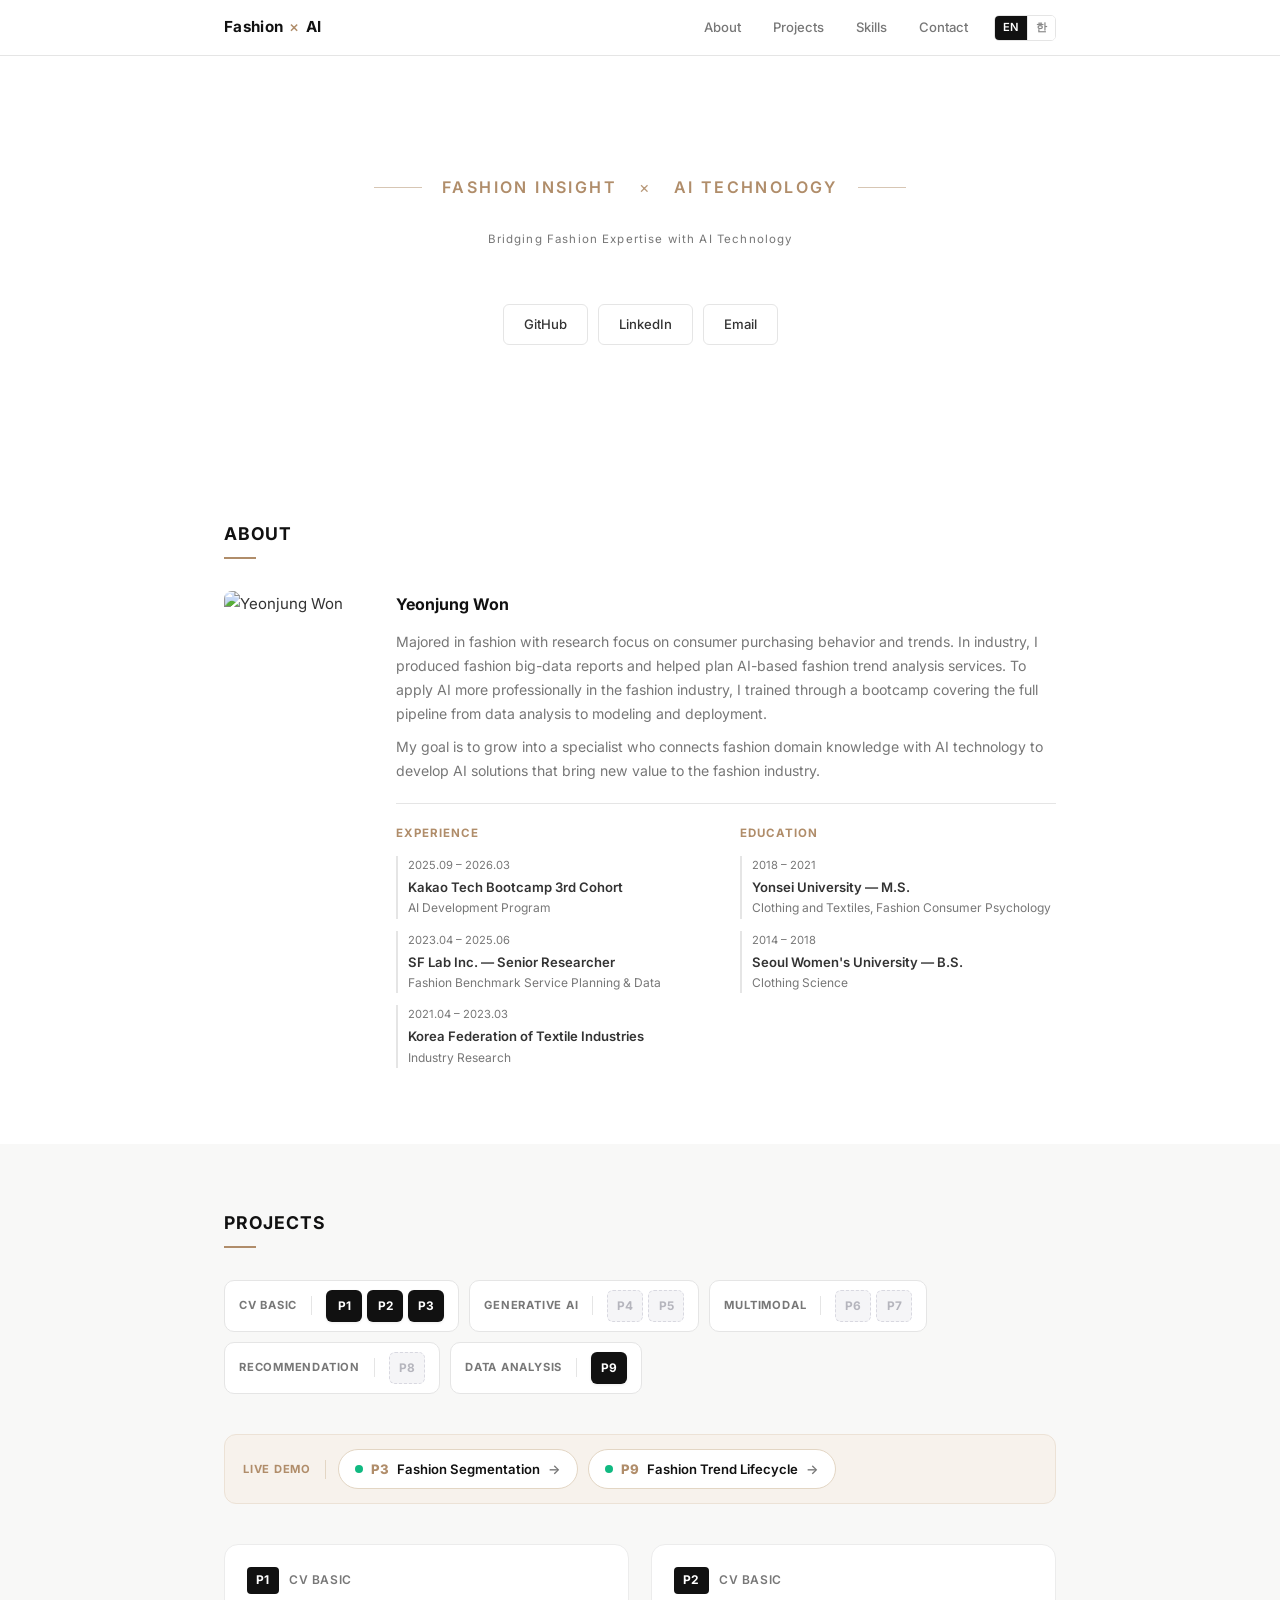
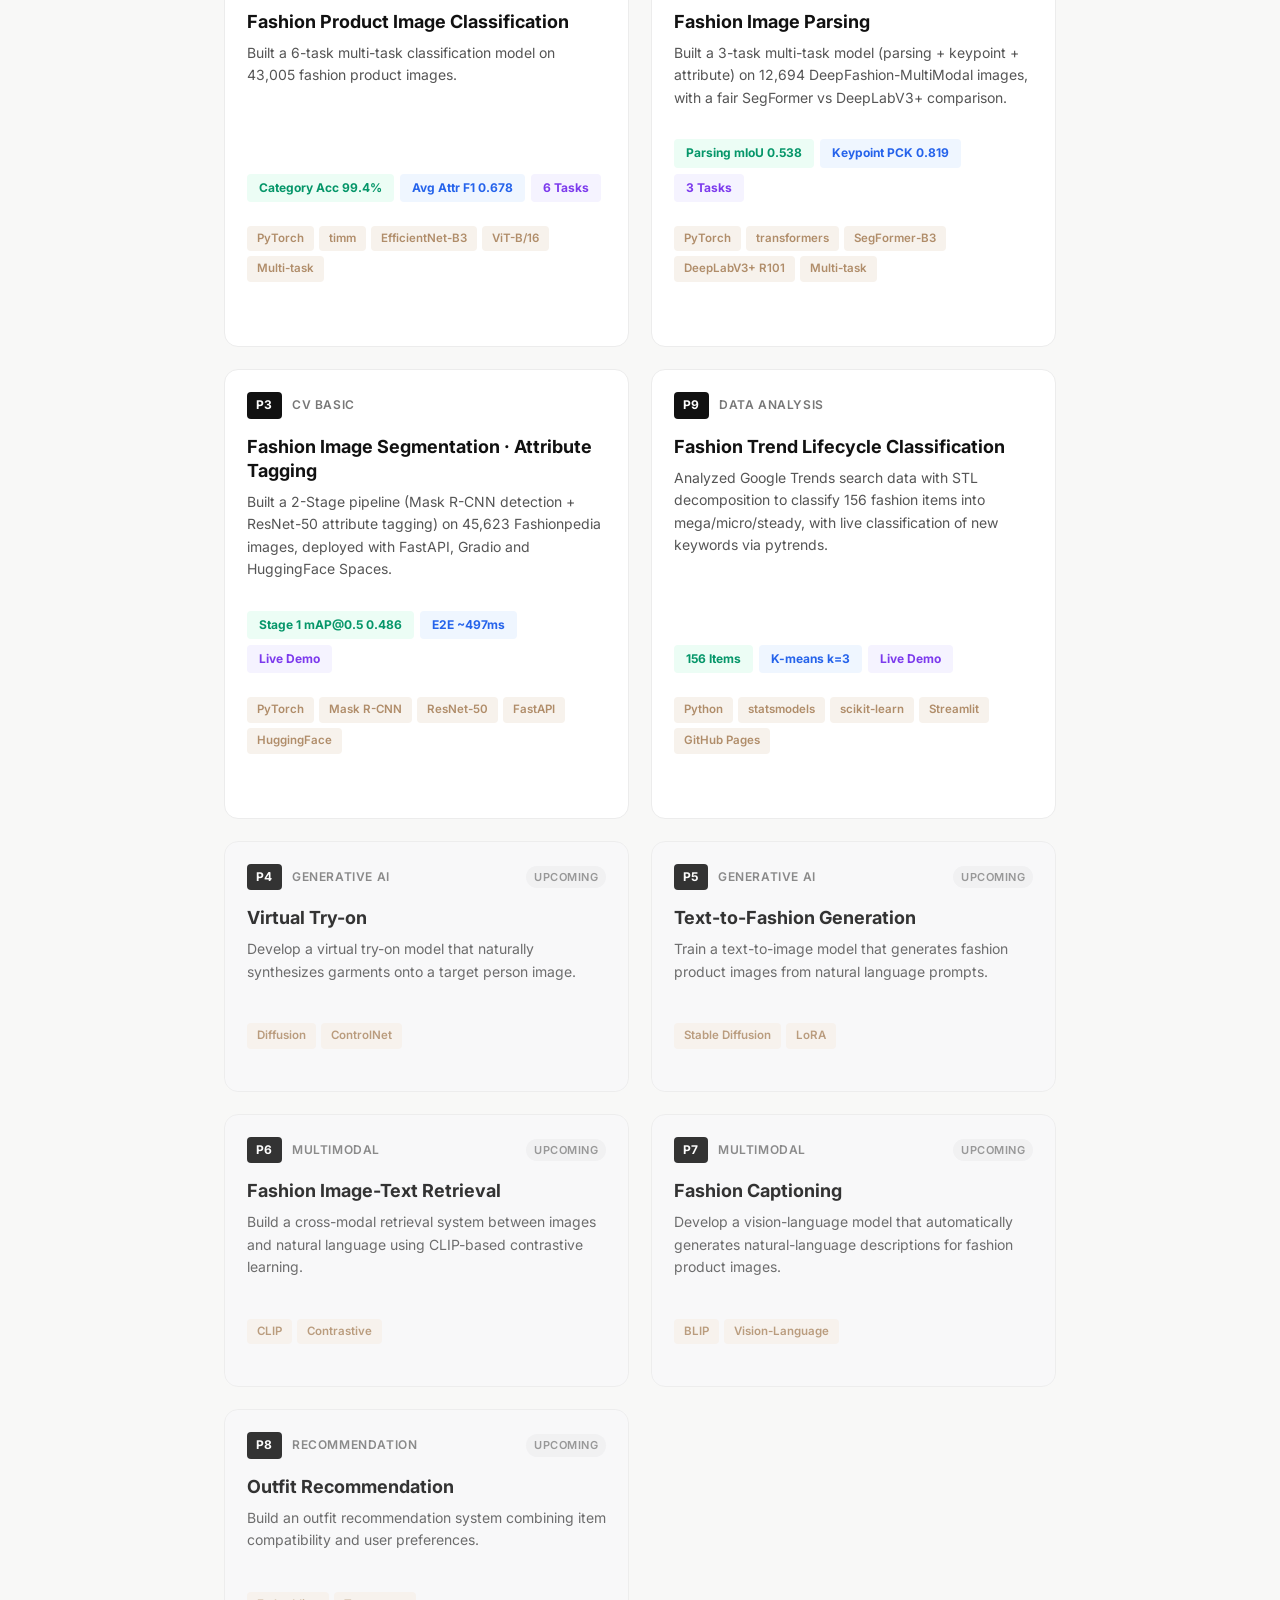
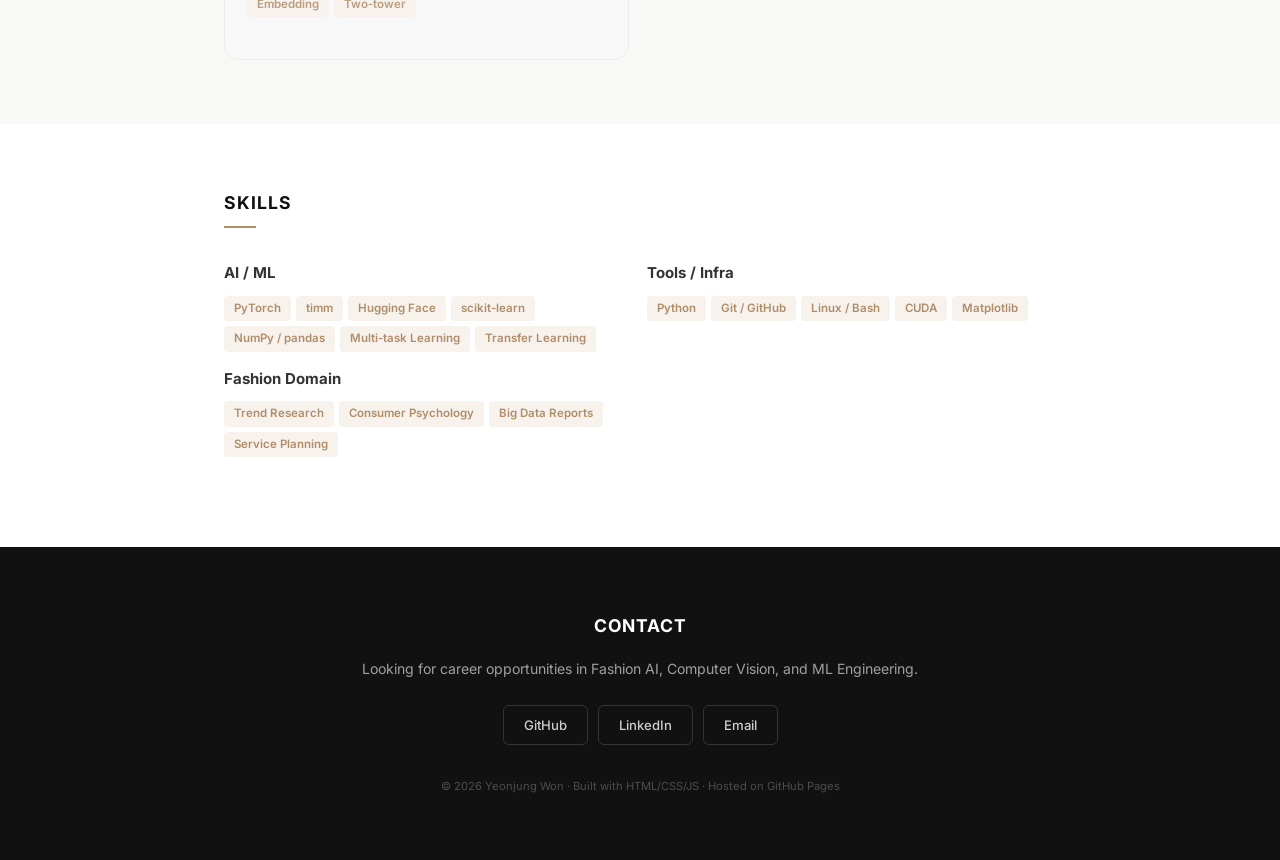
==== commit c2f60d6e: "Add P3 segmentation & P9 trend-lifecycle projects - P3: 패션 이미지 세그멘테이션·속성 태깅 상세 페이지 + 결과 이미지 - P9: 패션" ====
--- a/en/index.html
+++ b/en/index.html
@@ -22,7 +22,7 @@
     <meta name="twitter:description" content="Fashion + AI. Bridging fashion expertise with AI technology to create practical solutions for the fashion industry.">
     <meta name="twitter:image" content="https://yeonjung77.github.io/portfolio/assets/img/og_thumbnail.png">
 
-    <link rel="stylesheet" href="../css/style.css">
+    <link rel="stylesheet" href="../css/style.css?v=2">
     <link href="https://fonts.googleapis.com/css2?family=Inter:wght@400;500;600;700;800&display=swap" rel="stylesheet">
 </head>
 <body>
@@ -126,7 +126,7 @@
                 <div class="roadmap-items">
                     <a class="roadmap-item completed" href="#p1" title="Fashion Classification">P1</a>
                     <a class="roadmap-item completed" href="#p2" title="Fashion Image Parsing">P2</a>
-                    <div class="roadmap-item upcoming">P3</div>
+                    <a class="roadmap-item completed" href="#p3" title="Fashion Image Segmentation · Attribute Tagging">P3</a>
                 </div>
             </div>
             <div class="roadmap-card">
@@ -148,6 +148,31 @@
                 <div class="roadmap-items">
                     <div class="roadmap-item upcoming">P8</div>
                 </div>
+            </div>
+            <div class="roadmap-card">
+                <span class="roadmap-card-title">Data Analysis</span>
+                <div class="roadmap-items">
+                    <a class="roadmap-item completed" href="#p9" title="Fashion Trend Lifecycle Classification">P9</a>
+                </div>
+            </div>
+        </div>
+
+        <!-- Live demo shortcuts (add more .demo-btn items as projects ship) -->
+        <div class="demo-shortcuts">
+            <span class="demo-shortcuts-label">Live Demo</span>
+            <div class="demo-shortcuts-items">
+                <a class="demo-btn" href="https://yeonjung77-p3-segmentation.hf.space" target="_blank" rel="noopener">
+                    <span class="demo-btn-dot"></span>
+                    <span class="demo-btn-num">P3</span>
+                    <span class="demo-btn-text">Fashion Segmentation</span>
+                    <span class="demo-btn-arrow">&rarr;</span>
+                </a>
+                <a class="demo-btn" href="https://yeonjung77.github.io/stl/" target="_blank" rel="noopener">
+                    <span class="demo-btn-dot"></span>
+                    <span class="demo-btn-num">P9</span>
+                    <span class="demo-btn-text">Fashion Trend Lifecycle</span>
+                    <span class="demo-btn-arrow">&rarr;</span>
+                </a>
             </div>
         </div>
 
@@ -204,21 +229,57 @@
                 </article>
             </a>
 
-            <!-- P3 ~ P8 placeholders -->
-
-            <article class="project-card project-card-upcoming">
-                <div class="project-header">
-                    <span class="project-number">P3</span>
-                    <span class="project-category">CV Basic</span>
-                    <span class="project-status status-upcoming">Upcoming</span>
-                </div>
-                <h3>Fashion Segmentation</h3>
-                <p class="project-tagline">Build a pixel-level instance segmentation model for clothing items and accessories.</p>
-                <div class="tag-group">
-                    <span class="tag">U-Net</span>
-                    <span class="tag">Mask R-CNN</span>
-                </div>
-            </article>
+            <!-- P3 (Completed) -->
+            <a class="project-card-link" id="p3" href="projects/p3_segmentation.html">
+                <article class="project-card">
+                    <div class="project-header">
+                        <span class="project-number">P3</span>
+                        <span class="project-category">CV Basic</span>
+                    </div>
+                    <h3>Fashion Image Segmentation · Attribute Tagging</h3>
+                    <p class="project-tagline">Built a 2-Stage pipeline (Mask R-CNN detection + ResNet-50 attribute tagging) on 45,623 Fashionpedia images, deployed with FastAPI, Gradio and HuggingFace Spaces.</p>
+                    <div class="project-metrics">
+                        <span class="metric metric-green">Stage 1 mAP@0.5 0.486</span>
+                        <span class="metric metric-blue">E2E ~497ms</span>
+                        <span class="metric metric-purple">Live Demo</span>
+                    </div>
+                    <div class="tag-group">
+                        <span class="tag">PyTorch</span>
+                        <span class="tag">Mask R-CNN</span>
+                        <span class="tag">ResNet-50</span>
+                        <span class="tag">FastAPI</span>
+                        <span class="tag">HuggingFace</span>
+                    </div>
+                    <span class="project-link-cta">View Project &rarr;</span>
+                </article>
+            </a>
+
+            <!-- P9 (Completed) -->
+            <a class="project-card-link" id="p9" href="projects/p9_trend_lifecycle.html">
+                <article class="project-card">
+                    <div class="project-header">
+                        <span class="project-number">P9</span>
+                        <span class="project-category">Data Analysis</span>
+                    </div>
+                    <h3>Fashion Trend Lifecycle Classification</h3>
+                    <p class="project-tagline">Analyzed Google Trends search data with STL decomposition to classify 156 fashion items into mega/micro/steady, with live classification of new keywords via pytrends.</p>
+                    <div class="project-metrics">
+                        <span class="metric metric-green">156 Items</span>
+                        <span class="metric metric-blue">K-means k=3</span>
+                        <span class="metric metric-purple">Live Demo</span>
+                    </div>
+                    <div class="tag-group">
+                        <span class="tag">Python</span>
+                        <span class="tag">statsmodels</span>
+                        <span class="tag">scikit-learn</span>
+                        <span class="tag">Streamlit</span>
+                        <span class="tag">GitHub Pages</span>
+                    </div>
+                    <span class="project-link-cta">View Project &rarr;</span>
+                </article>
+            </a>
+
+            <!-- P4 ~ P8 placeholders -->
 
             <article class="project-card project-card-upcoming">
                 <div class="project-header">
--- a/css/style.css
+++ b/css/style.css
@@ -357,6 +357,93 @@
     .roadmap-item { width: 34px; height: 30px; font-size: 0.7rem; }
 }
 
+/* --- Live Demo shortcuts (로드맵과 카드 사이) --- */
+.demo-shortcuts {
+    display: flex;
+    flex-wrap: wrap;
+    align-items: center;
+    gap: 12px;
+    margin-bottom: 40px;
+    padding: 14px 18px;
+    background: var(--accent-light);
+    border: 1px solid #ece2d6;
+    border-radius: 12px;
+}
+
+.demo-shortcuts-label {
+    font-size: 0.7rem;
+    font-weight: 700;
+    color: var(--accent);
+    text-transform: uppercase;
+    letter-spacing: 0.07em;
+    white-space: nowrap;
+    padding-right: 14px;
+    border-right: 1px solid #e3d6c4;
+}
+
+.demo-shortcuts-items {
+    display: flex;
+    flex-wrap: wrap;
+    gap: 10px;
+}
+
+.demo-btn {
+    display: inline-flex;
+    align-items: center;
+    gap: 8px;
+    background: var(--white);
+    border: 1px solid #e3d6c4;
+    border-radius: 999px;
+    padding: 8px 16px;
+    text-decoration: none;
+    color: var(--primary);
+    font-size: 0.82rem;
+    font-weight: 600;
+    transition: transform 0.15s ease, box-shadow 0.15s ease, border-color 0.15s ease;
+}
+
+.demo-btn:hover {
+    transform: translateY(-2px);
+    border-color: var(--accent);
+    box-shadow: 0 6px 16px rgba(176, 141, 106, 0.18);
+}
+
+.demo-btn-dot {
+    width: 8px;
+    height: 8px;
+    border-radius: 50%;
+    background: #10b981;
+    flex-shrink: 0;
+    animation: demoPulse 2s infinite;
+}
+
+@keyframes demoPulse {
+    0%   { box-shadow: 0 0 0 0 rgba(16, 185, 129, 0.5); }
+    70%  { box-shadow: 0 0 0 6px rgba(16, 185, 129, 0); }
+    100% { box-shadow: 0 0 0 0 rgba(16, 185, 129, 0); }
+}
+
+.demo-btn-num {
+    font-weight: 800;
+    color: var(--accent);
+}
+
+.demo-btn-arrow {
+    color: var(--text-light);
+    transition: transform 0.15s ease, color 0.15s ease;
+}
+
+.demo-btn:hover .demo-btn-arrow {
+    transform: translateX(3px);
+    color: var(--accent);
+}
+
+@media (max-width: 480px) {
+    .demo-shortcuts { padding: 12px 14px; gap: 10px; }
+    .demo-shortcuts-label { font-size: 0.65rem; padding-right: 10px; }
+    .demo-btn { font-size: 0.78rem; padding: 7px 14px; }
+}
+
 /* --- Project Card --- */
 .project-card {
     background: var(--white);
@@ -653,13 +740,35 @@
 }
 
 @media (max-width: 480px) {
-    .hero { padding: 130px 24px 80px; }
-    .hero-label { font-size: 0.7rem; gap: 14px; margin-bottom: 24px; }
-    .hero-label::before, .hero-label::after { width: 28px; }
-    .hero-tagline { font-size: 0.64rem; letter-spacing: 0.08em; margin-bottom: 44px; }
+    .hero { padding: 110px 16px 70px; }
+    .hero-label {
+        font-size: 0.78rem;
+        gap: 10px;
+        letter-spacing: 1.5px;
+        margin-bottom: 22px;
+        flex-wrap: nowrap;
+        white-space: nowrap;
+    }
+    /* 좁은 화면에서는 양쪽 가로선 숨김 — 줄바꿈 깨짐 방지 */
+    .hero-label::before, .hero-label::after { display: none; }
+    .hero-tagline {
+        font-size: 0.78rem;
+        letter-spacing: 0.04em;
+        margin-bottom: 36px;
+        padding: 0 8px;
+        line-height: 1.7;
+    }
     .hero-tagline br { display: none; }
+    .hero-links { gap: 8px; }
     .hero-links a { padding: 7px 14px; font-size: 0.78rem; }
     .nav-links { display: none; }
+}
+
+/* 매우 좁은 화면 (구형 모바일 / 폴드 닫힘 등) */
+@media (max-width: 360px) {
+    .hero { padding: 100px 12px 60px; }
+    .hero-label { font-size: 0.7rem; letter-spacing: 1px; }
+    .hero-tagline { font-size: 0.72rem; }
 }
 
 /* ============================================================
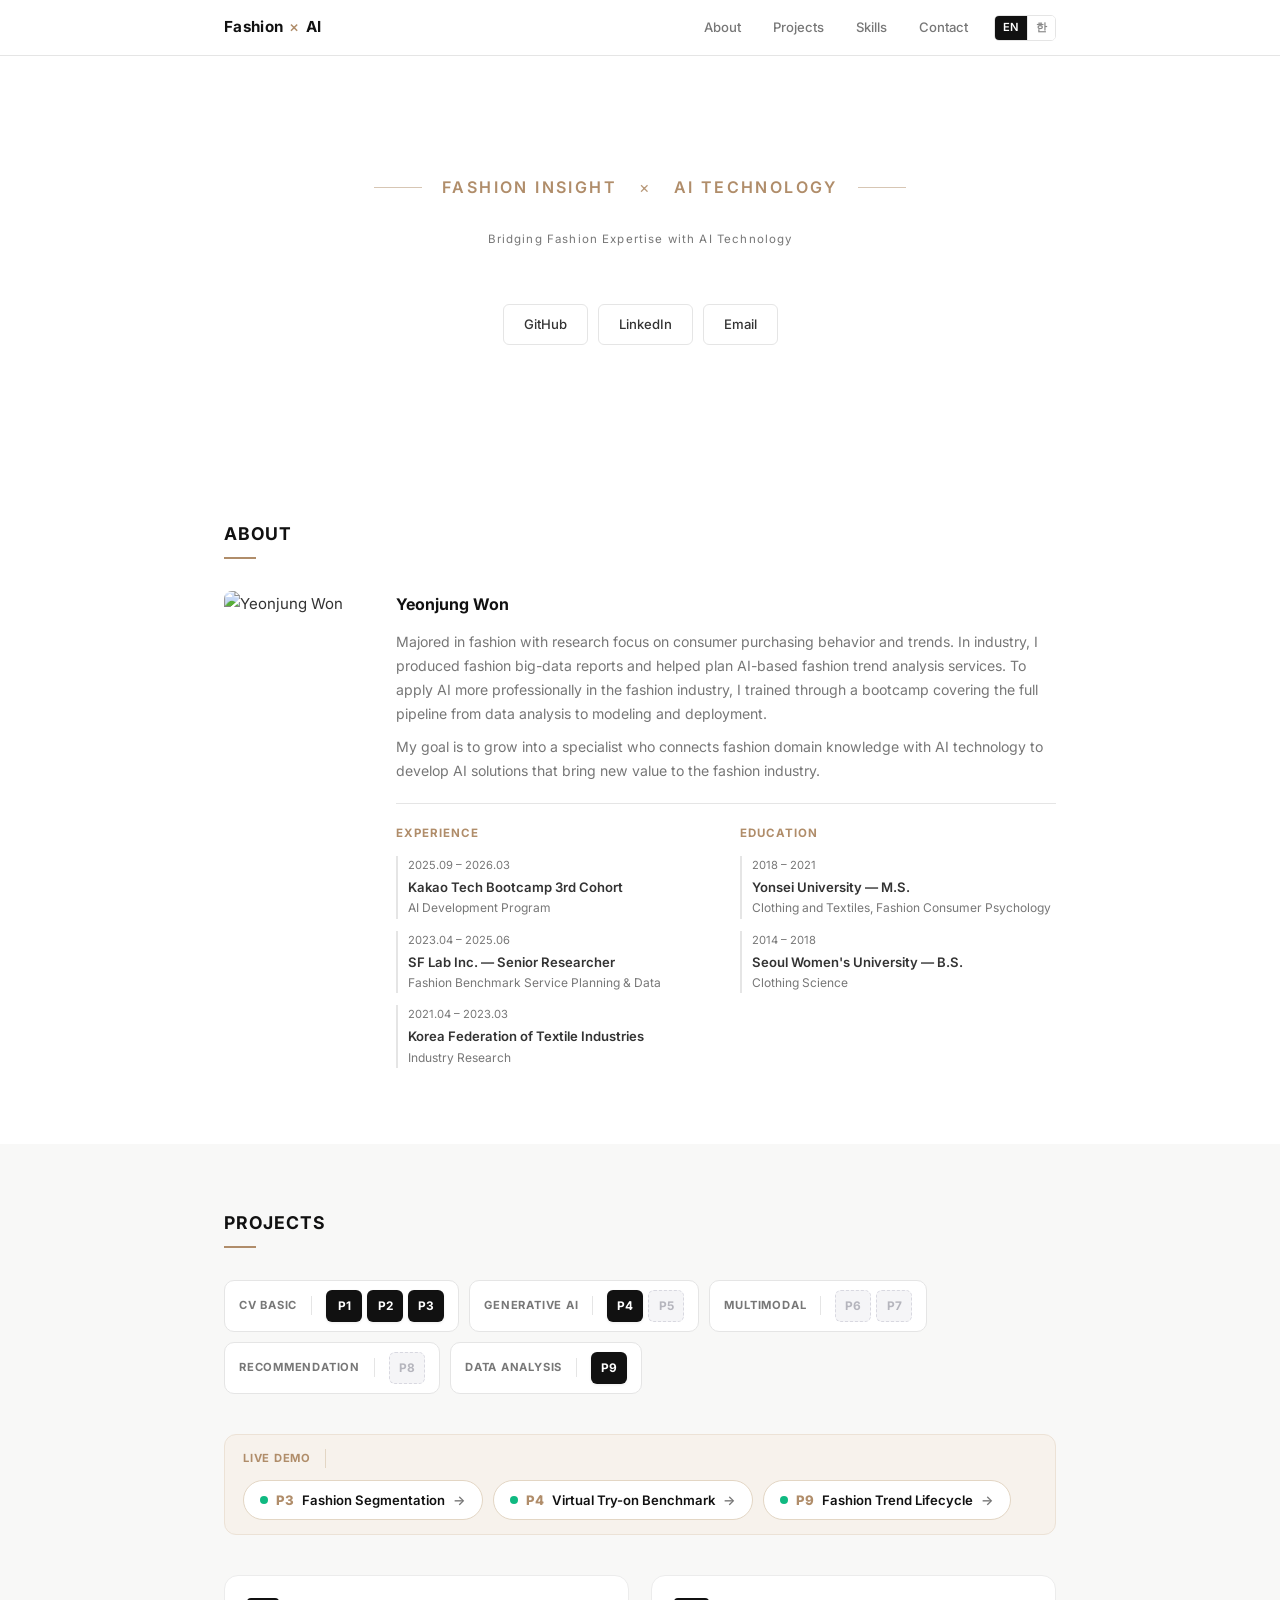
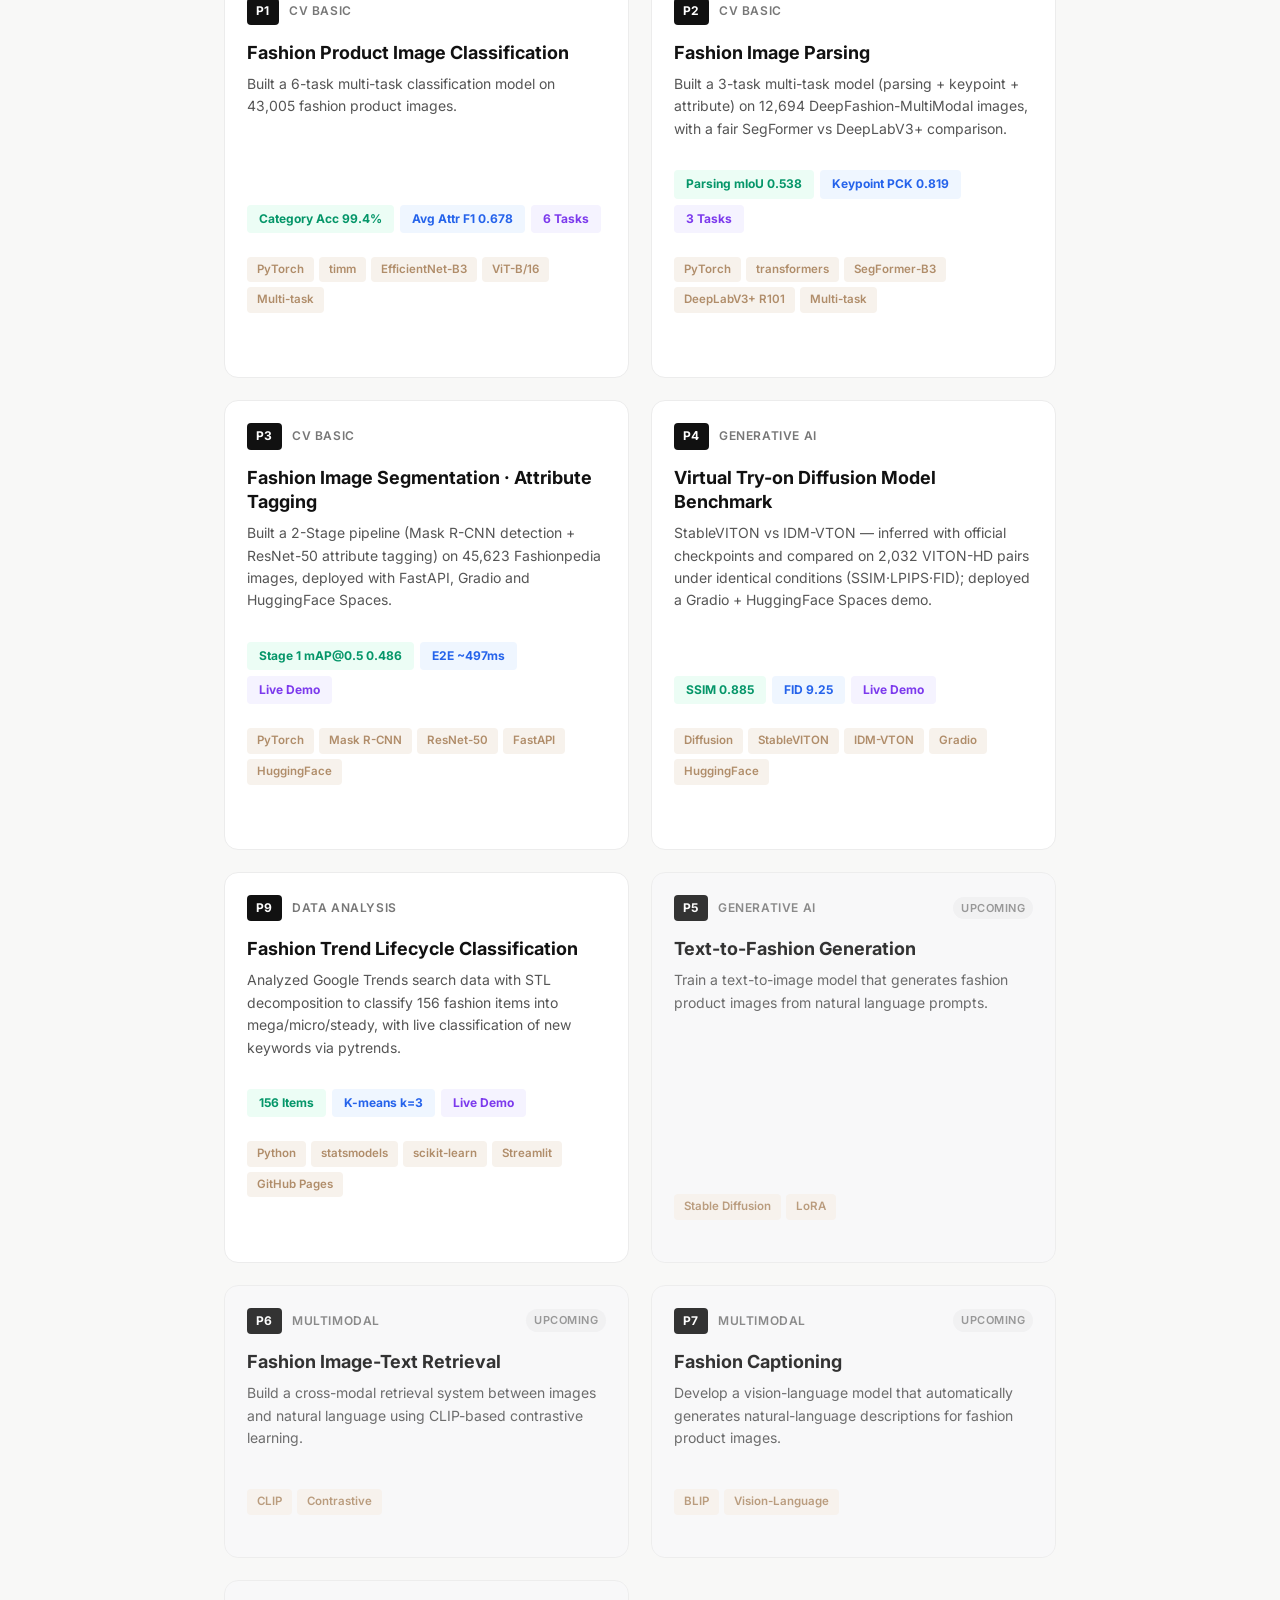
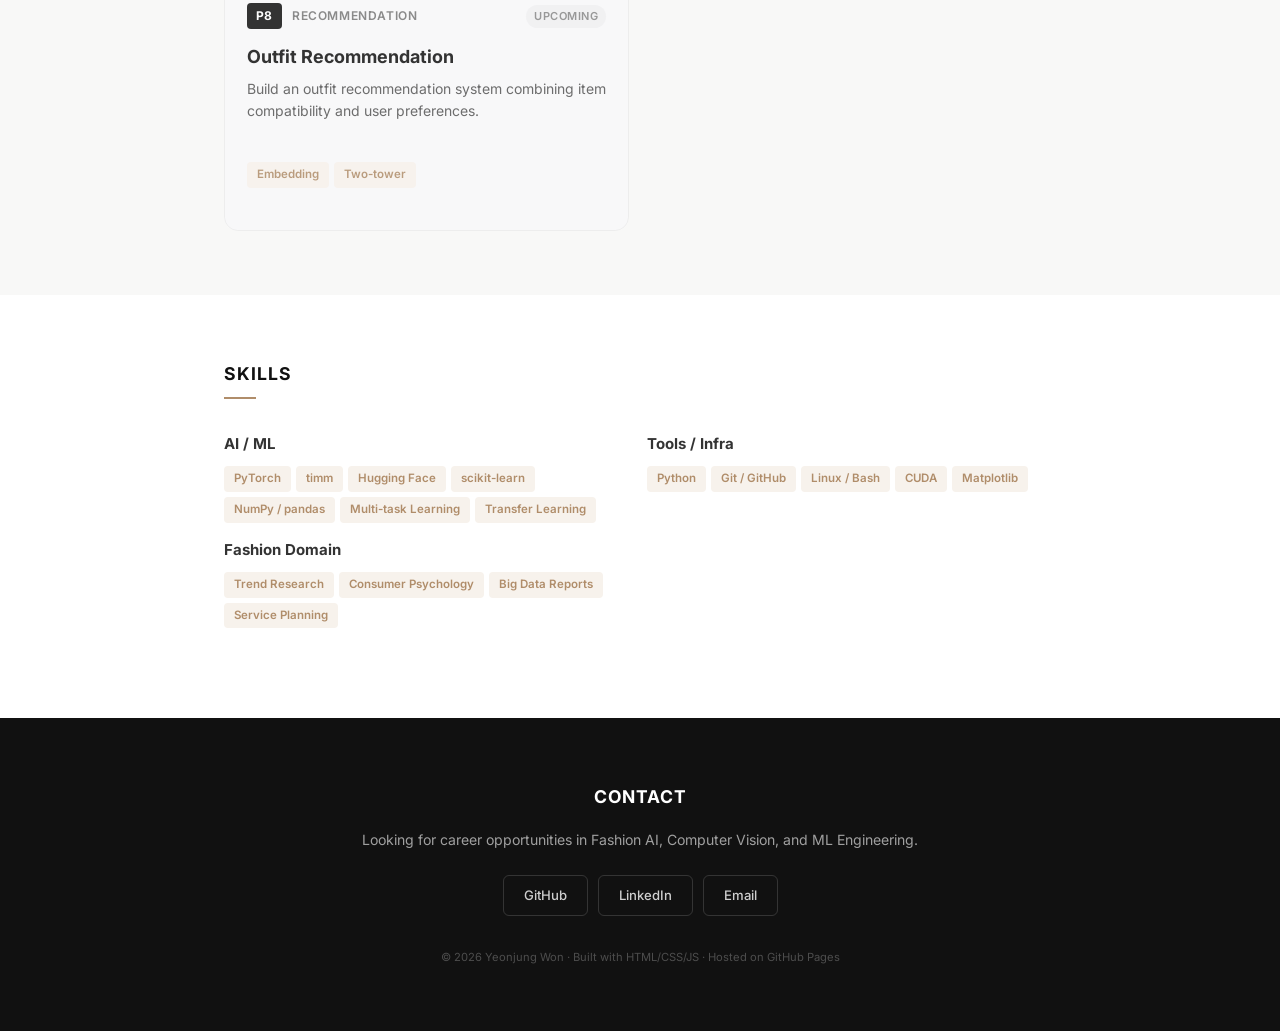
==== commit 26308de4: "Add P4 virtual try-on benchmark project" ====
--- a/en/index.html
+++ b/en/index.html
@@ -132,7 +132,7 @@
             <div class="roadmap-card">
                 <span class="roadmap-card-title">Generative AI</span>
                 <div class="roadmap-items">
-                    <div class="roadmap-item upcoming">P4</div>
+                    <a class="roadmap-item completed" href="#p4" title="Virtual Try-on Diffusion Model Benchmark">P4</a>
                     <div class="roadmap-item upcoming">P5</div>
                 </div>
             </div>
@@ -167,6 +167,12 @@
                     <span class="demo-btn-text">Fashion Segmentation</span>
                     <span class="demo-btn-arrow">&rarr;</span>
                 </a>
+                <a class="demo-btn" href="https://yeonjung77-p4-virtual-tryon.hf.space" target="_blank" rel="noopener">
+                    <span class="demo-btn-dot"></span>
+                    <span class="demo-btn-num">P4</span>
+                    <span class="demo-btn-text">Virtual Try-on Benchmark</span>
+                    <span class="demo-btn-arrow">&rarr;</span>
+                </a>
                 <a class="demo-btn" href="https://yeonjung77.github.io/stl/" target="_blank" rel="noopener">
                     <span class="demo-btn-dot"></span>
                     <span class="demo-btn-num">P9</span>
@@ -254,6 +260,31 @@
                 </article>
             </a>
 
+            <!-- P4 (Completed) -->
+            <a class="project-card-link" id="p4" href="projects/p4_virtual_tryon.html">
+                <article class="project-card">
+                    <div class="project-header">
+                        <span class="project-number">P4</span>
+                        <span class="project-category">Generative AI</span>
+                    </div>
+                    <h3>Virtual Try-on Diffusion Model Benchmark</h3>
+                    <p class="project-tagline">StableVITON vs IDM-VTON — inferred with official checkpoints and compared on 2,032 VITON-HD pairs under identical conditions (SSIM·LPIPS·FID); deployed a Gradio + HuggingFace Spaces demo.</p>
+                    <div class="project-metrics">
+                        <span class="metric metric-green">SSIM 0.885</span>
+                        <span class="metric metric-blue">FID 9.25</span>
+                        <span class="metric metric-purple">Live Demo</span>
+                    </div>
+                    <div class="tag-group">
+                        <span class="tag">Diffusion</span>
+                        <span class="tag">StableVITON</span>
+                        <span class="tag">IDM-VTON</span>
+                        <span class="tag">Gradio</span>
+                        <span class="tag">HuggingFace</span>
+                    </div>
+                    <span class="project-link-cta">View Project &rarr;</span>
+                </article>
+            </a>
+
             <!-- P9 (Completed) -->
             <a class="project-card-link" id="p9" href="projects/p9_trend_lifecycle.html">
                 <article class="project-card">
@@ -279,21 +310,7 @@
                 </article>
             </a>
 
-            <!-- P4 ~ P8 placeholders -->
-
-            <article class="project-card project-card-upcoming">
-                <div class="project-header">
-                    <span class="project-number">P4</span>
-                    <span class="project-category">Generative AI</span>
-                    <span class="project-status status-upcoming">Upcoming</span>
-                </div>
-                <h3>Virtual Try-on</h3>
-                <p class="project-tagline">Develop a virtual try-on model that naturally synthesizes garments onto a target person image.</p>
-                <div class="tag-group">
-                    <span class="tag">Diffusion</span>
-                    <span class="tag">ControlNet</span>
-                </div>
-            </article>
+            <!-- P5 ~ P8 placeholders -->
 
             <article class="project-card project-card-upcoming">
                 <div class="project-header">
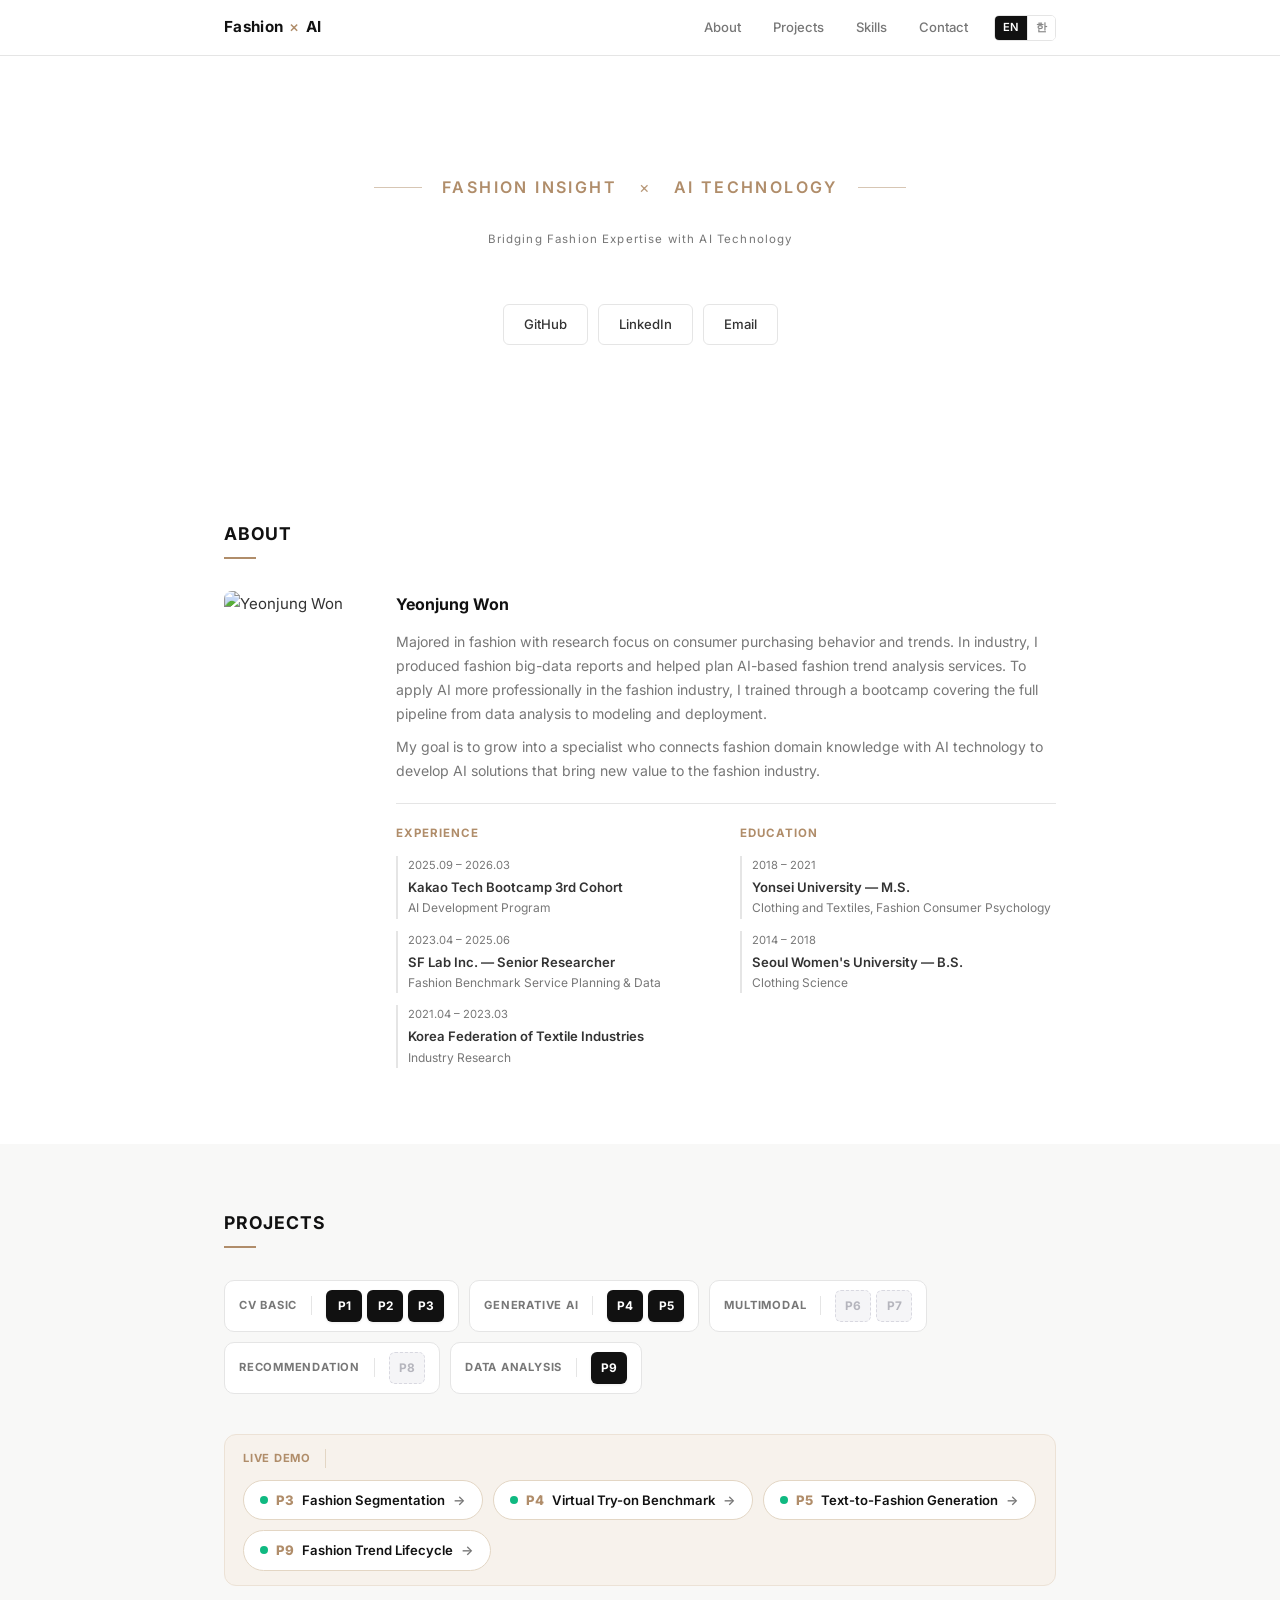
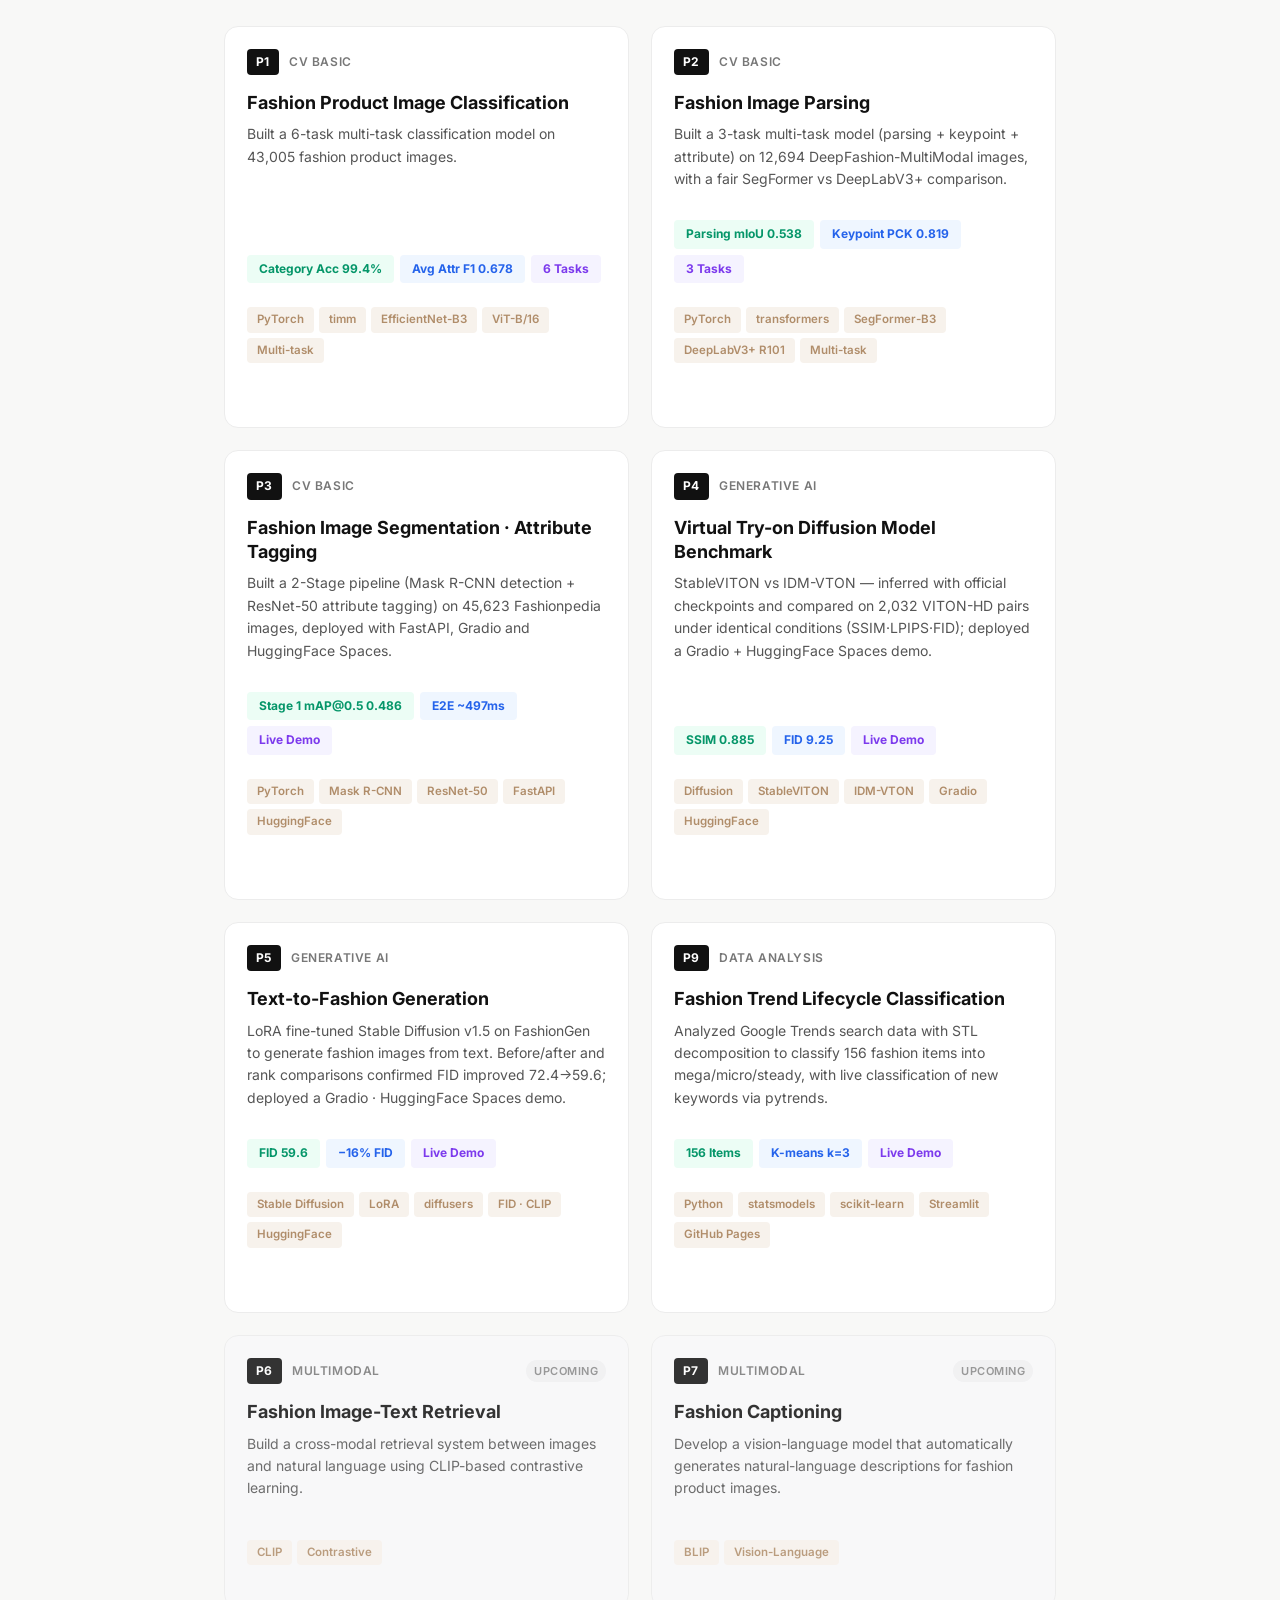
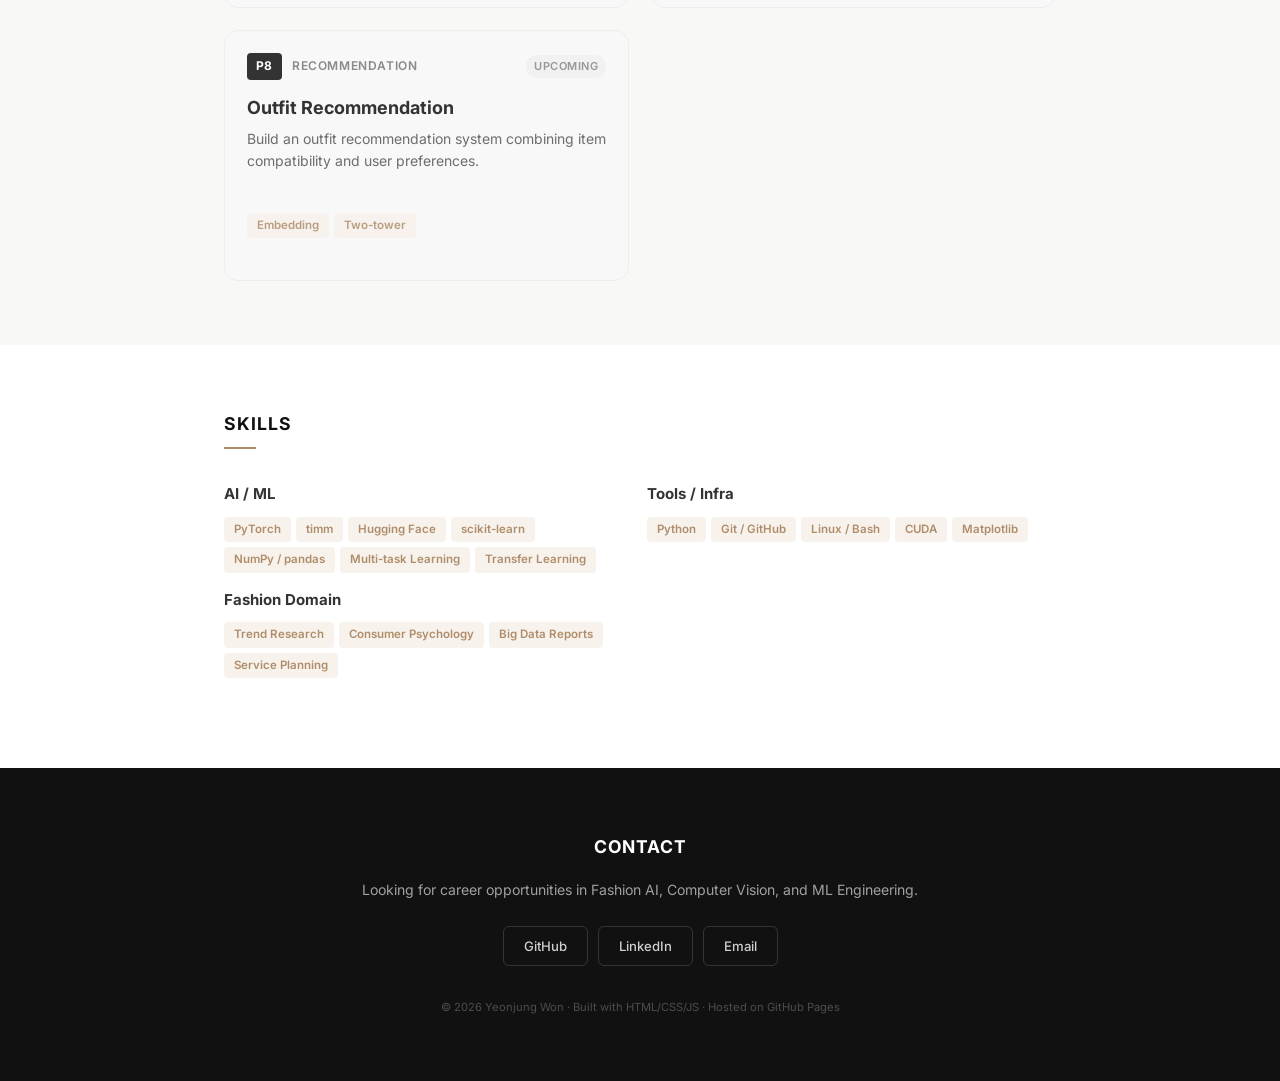
==== commit ed57a409: "Fix: swap P5/P9 order, add EN P5 page, activate P5 in EN index" ====
--- a/en/index.html
+++ b/en/index.html
@@ -133,7 +133,7 @@
                 <span class="roadmap-card-title">Generative AI</span>
                 <div class="roadmap-items">
                     <a class="roadmap-item completed" href="#p4" title="Virtual Try-on Diffusion Model Benchmark">P4</a>
-                    <div class="roadmap-item upcoming">P5</div>
+                    <a class="roadmap-item completed" href="#p5" title="Text-to-Fashion Generation">P5</a>
                 </div>
             </div>
             <div class="roadmap-card">
@@ -173,6 +173,12 @@
                     <span class="demo-btn-text">Virtual Try-on Benchmark</span>
                     <span class="demo-btn-arrow">&rarr;</span>
                 </a>
+                <a class="demo-btn" href="https://yeonjung77-p5-text-to-fashion.hf.space" target="_blank" rel="noopener">
+                    <span class="demo-btn-dot"></span>
+                    <span class="demo-btn-num">P5</span>
+                    <span class="demo-btn-text">Text-to-Fashion Generation</span>
+                    <span class="demo-btn-arrow">&rarr;</span>
+                </a>
                 <a class="demo-btn" href="https://yeonjung77.github.io/stl/" target="_blank" rel="noopener">
                     <span class="demo-btn-dot"></span>
                     <span class="demo-btn-num">P9</span>
@@ -285,6 +291,31 @@
                 </article>
             </a>
 
+            <!-- P5 (Completed) -->
+            <a class="project-card-link" id="p5" href="projects/p5_generation.html">
+                <article class="project-card">
+                    <div class="project-header">
+                        <span class="project-number">P5</span>
+                        <span class="project-category">Generative AI</span>
+                    </div>
+                    <h3>Text-to-Fashion Generation</h3>
+                    <p class="project-tagline">LoRA fine-tuned Stable Diffusion v1.5 on FashionGen to generate fashion images from text. Before/after and rank comparisons confirmed FID improved 72.4&rarr;59.6; deployed a Gradio · HuggingFace Spaces demo.</p>
+                    <div class="project-metrics">
+                        <span class="metric metric-green">FID 59.6</span>
+                        <span class="metric metric-blue">&minus;16% FID</span>
+                        <span class="metric metric-purple">Live Demo</span>
+                    </div>
+                    <div class="tag-group">
+                        <span class="tag">Stable Diffusion</span>
+                        <span class="tag">LoRA</span>
+                        <span class="tag">diffusers</span>
+                        <span class="tag">FID · CLIP</span>
+                        <span class="tag">HuggingFace</span>
+                    </div>
+                    <span class="project-link-cta">View Project &rarr;</span>
+                </article>
+            </a>
+
             <!-- P9 (Completed) -->
             <a class="project-card-link" id="p9" href="projects/p9_trend_lifecycle.html">
                 <article class="project-card">
@@ -310,21 +341,7 @@
                 </article>
             </a>
 
-            <!-- P5 ~ P8 placeholders -->
-
-            <article class="project-card project-card-upcoming">
-                <div class="project-header">
-                    <span class="project-number">P5</span>
-                    <span class="project-category">Generative AI</span>
-                    <span class="project-status status-upcoming">Upcoming</span>
-                </div>
-                <h3>Text-to-Fashion Generation</h3>
-                <p class="project-tagline">Train a text-to-image model that generates fashion product images from natural language prompts.</p>
-                <div class="tag-group">
-                    <span class="tag">Stable Diffusion</span>
-                    <span class="tag">LoRA</span>
-                </div>
-            </article>
+            <!-- P6 ~ P8 placeholders -->
 
             <article class="project-card project-card-upcoming">
                 <div class="project-header">
